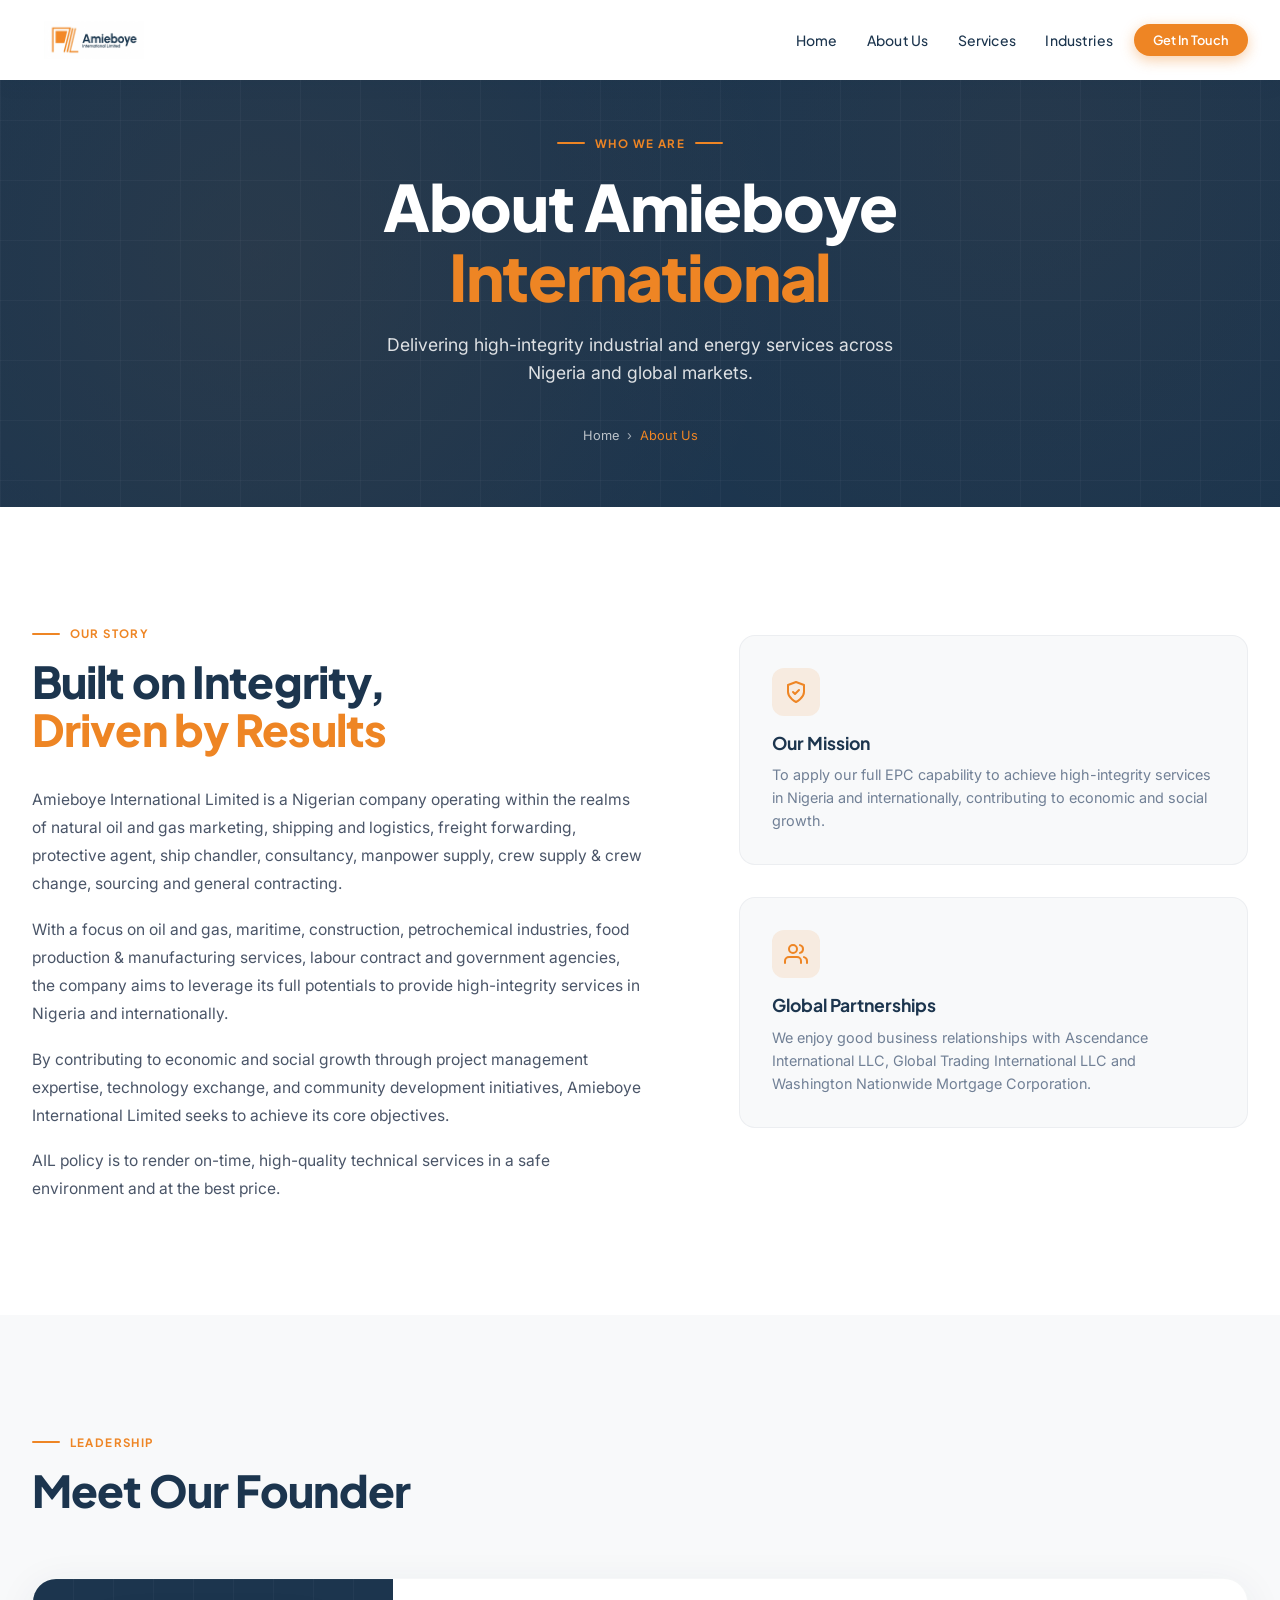
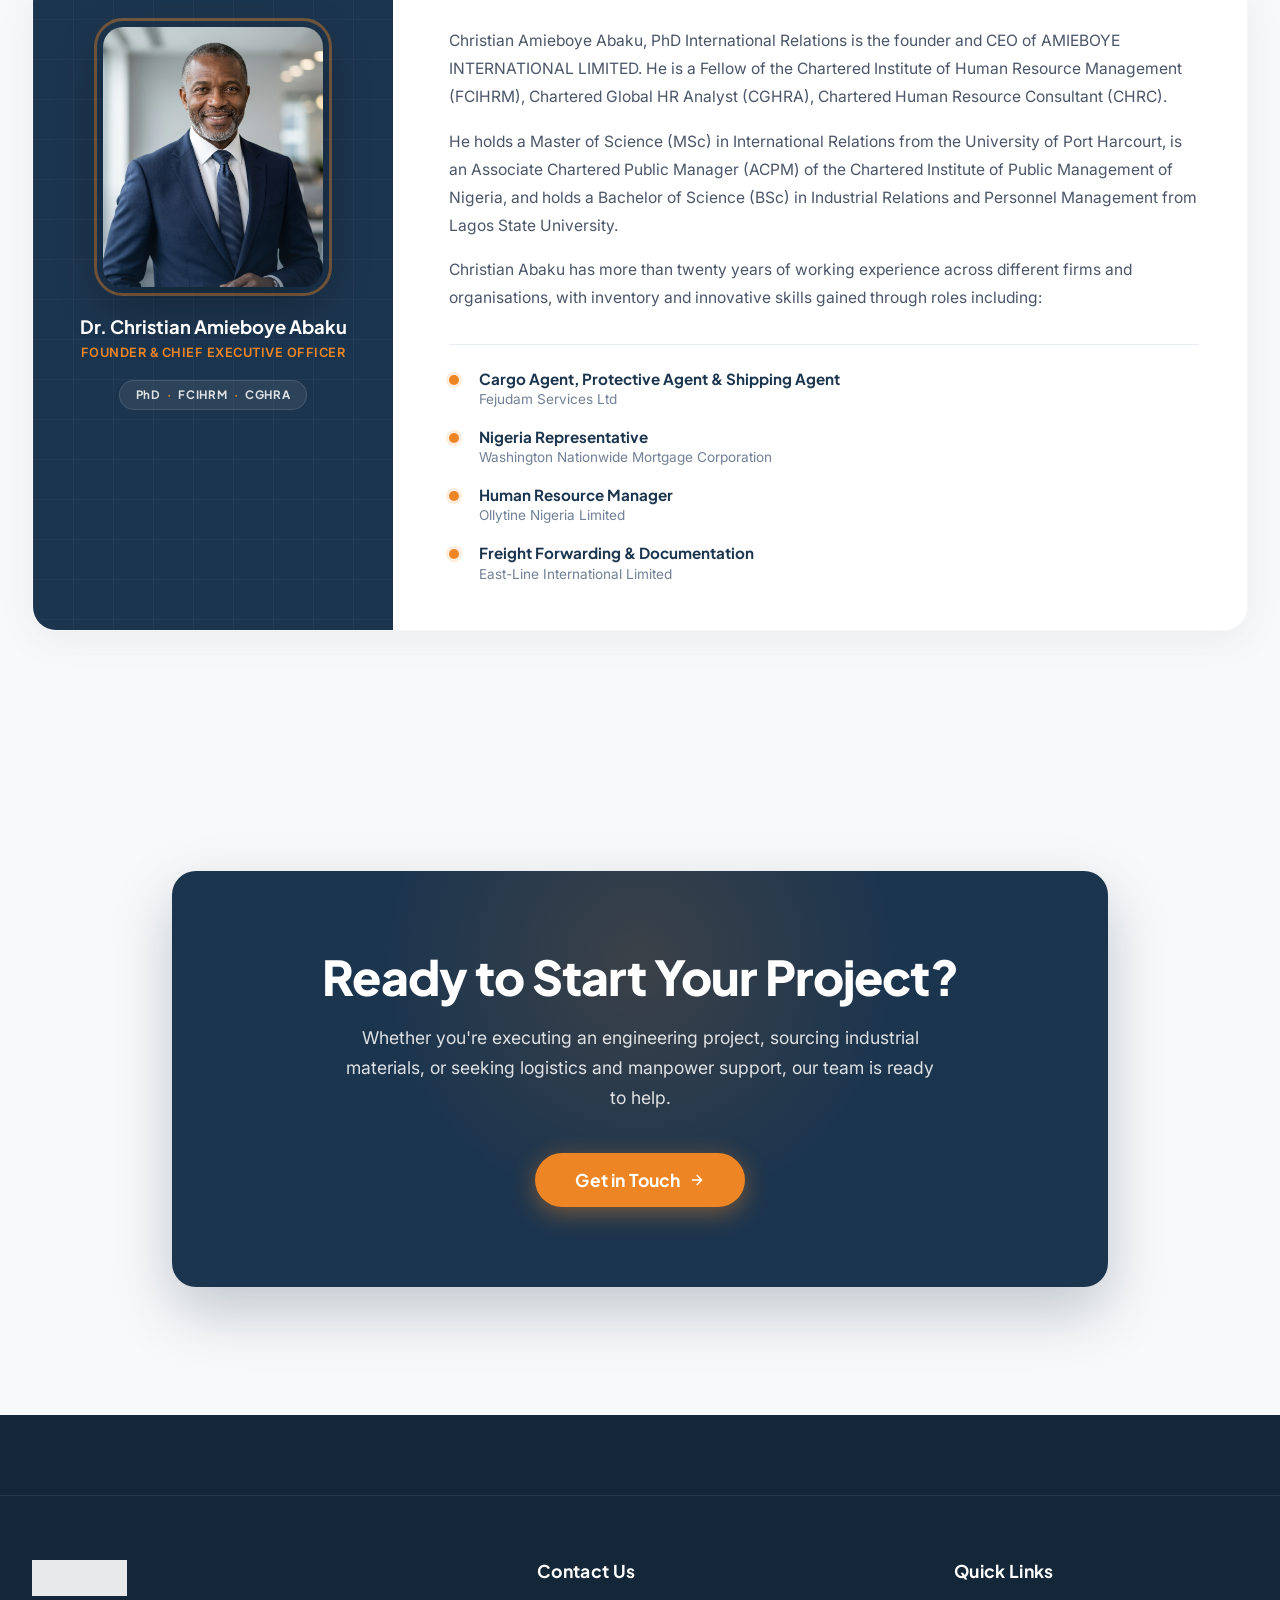
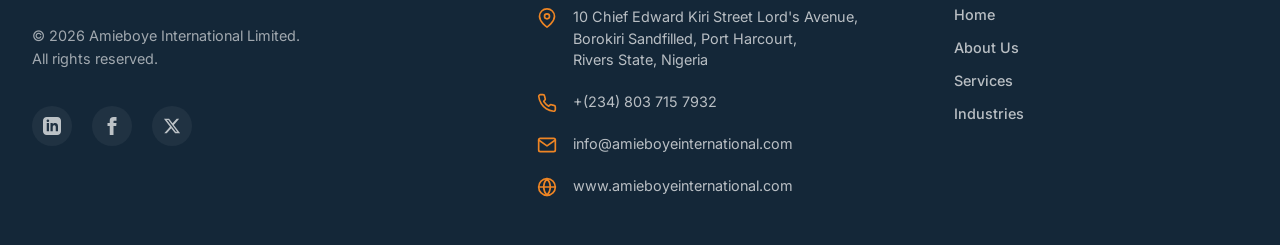
==== about.html @ e34bfa2c "Initial commit for Amieboye International website" ====
<!DOCTYPE html>
<html lang="en">
<head>
  <meta charset="UTF-8" />
  <meta name="viewport" content="width=device-width, initial-scale=1.0" />
  <meta name="description" content="About Amieboye International Limited — Learn about our leadership, company history, and mission in Energy, Maritime & Industrial Services." />
  <title>About Us | Amieboye International Limited</title>
  <link rel="preconnect" href="https://fonts.googleapis.com" />
  <link rel="preconnect" href="https://fonts.gstatic.com" crossorigin />
  <link href="https://fonts.googleapis.com/css2?family=Plus+Jakarta+Sans:wght@300;400;500;600;700;800&family=Inter:wght@300;400;500;600&display=swap" rel="stylesheet" />
  <link rel="stylesheet" href="style.css" />
  <link rel="stylesheet" href="about.css" />
</head>
<body class="about-page">

  <!-- ═══════════════════════════════════════════════
       NAVIGATION (shared)
  ═══════════════════════════════════════════════ -->
  <header class="nav-header nav-scrolled" id="nav-header">
    <nav class="nav-container" role="navigation" aria-label="Main navigation">

      <!-- Logo -->
      <a href="index.html" class="nav-logo" id="nav-logo" aria-label="Amieboye International Home">
        <img src="Assets/logo.png" alt="Amieboye International Limited Logo" class="logo-img" />
      </a>

      <!-- Right-aligned nav group -->
      <div class="nav-right">
        <ul class="nav-links" id="nav-links" role="menubar">
          <li role="none"><a href="index.html"             class="nav-link"        id="nav-home"       role="menuitem">Home</a></li>
          <li role="none"><a href="about.html"             class="nav-link active" id="nav-about"      role="menuitem">About Us</a></li>
          <li role="none"><a href="index.html#services"    class="nav-link"        id="nav-services"   role="menuitem">Services</a></li>
          <li role="none"><a href="index.html#industries"  class="nav-link"        id="nav-industries" role="menuitem">Industries</a></li>
        </ul>
        <a href="contact.html" class="nav-cta-btn" id="nav-cta-btn">Get In Touch</a>
      </div>

      <!-- Mobile Hamburger -->
      <button class="hamburger" id="hamburger-btn" aria-label="Toggle mobile menu" aria-expanded="false" aria-controls="mobile-menu">
        <span class="bar"></span>
        <span class="bar"></span>
        <span class="bar"></span>
      </button>
    </nav>

    <!-- Mobile Menu -->
    <div class="mobile-menu" id="mobile-menu" role="dialog" aria-label="Mobile navigation" aria-hidden="true">
      <ul class="mobile-nav-links" role="menu">
        <li role="none"><a href="index.html"            class="mobile-nav-link" id="mob-home"       role="menuitem" tabindex="-1">Home</a></li>
        <li role="none"><a href="about.html"            class="mobile-nav-link" id="mob-about"      role="menuitem" tabindex="-1">About Us</a></li>
        <li role="none"><a href="index.html#services"   class="mobile-nav-link" id="mob-services"   role="menuitem" tabindex="-1">Services</a></li>
        <li role="none"><a href="index.html#industries" class="mobile-nav-link" id="mob-industries" role="menuitem" tabindex="-1">Industries</a></li>
        <li role="none"><a href="contact.html"              class="mobile-cta-btn"  id="mob-cta"        role="menuitem" tabindex="-1">Get In Touch</a></li>
      </ul>
    </div>
  </header>

  <!-- ═══════════════════════════════════════════════
       PAGE HERO BANNER
  ═══════════════════════════════════════════════ -->
  <section class="page-hero" aria-labelledby="page-hero-heading">
    <div class="page-hero-overlay" aria-hidden="true"></div>
    <div class="page-hero-content">
      <div class="section-eyebrow about-page-eyebrow">
        <span class="eyebrow-line"></span>
        Who We Are
        <span class="eyebrow-line"></span>
      </div>
      <h1 class="page-hero-heading" id="page-hero-heading">About Amieboye<br /><span class="page-hero-accent">International</span></h1>
      <p class="page-hero-sub">Delivering high-integrity industrial and energy services across Nigeria and global markets.</p>
    </div>
    <!-- Breadcrumb -->
    <nav class="breadcrumb" aria-label="Breadcrumb">
      <a href="index.html">Home</a>
      <span aria-hidden="true">›</span>
      <span aria-current="page">About Us</span>
    </nav>
  </section>

  <!-- ═══════════════════════════════════════════════
       COMPANY OVERVIEW
  ═══════════════════════════════════════════════ -->
  <section class="company-overview" aria-labelledby="overview-heading">
    <div class="overview-container">

      <div class="overview-text animate-on-scroll anim-fade-up">
        <div class="section-eyebrow">
          <span class="eyebrow-line"></span>
          Our Story
        </div>
        <h2 class="overview-heading" id="overview-heading">Built on Integrity,<br /><span class="overview-accent">Driven by Results</span></h2>
        <div class="overview-body">
          <p>
            Amieboye International Limited is a Nigerian company operating within the realms of natural oil and gas marketing, shipping and logistics, freight forwarding, protective agent, ship chandler, consultancy, manpower supply, crew supply &amp; crew change, sourcing and general contracting.
          </p>
          <p>
            With a focus on oil and gas, maritime, construction, petrochemical industries, food production &amp; manufacturing services, labour contract and government agencies, the company aims to leverage its full potentials to provide high-integrity services in Nigeria and internationally.
          </p>
          <p>
            By contributing to economic and social growth through project management expertise, technology exchange, and community development initiatives, Amieboye International Limited seeks to achieve its core objectives.
          </p>
          <p>
            AIL policy is to render on-time, high-quality technical services in a safe environment and at the best price.
          </p>
        </div>
      </div>

      <!-- Mission & Partners callout cards -->
      <div class="overview-cards animate-on-scroll anim-fade-left">
        <div class="overview-card" id="overview-mission">
          <div class="overview-card-icon">
            <svg viewBox="0 0 24 24" fill="none" aria-hidden="true">
              <path d="M12 22s8-4 8-10V5l-8-3-8 3v7c0 6 8 10 8 10z" stroke="currentColor" stroke-width="2" stroke-linejoin="round"/>
              <path d="M9 12l2 2 4-4" stroke="currentColor" stroke-width="2" stroke-linecap="round" stroke-linejoin="round"/>
            </svg>
          </div>
          <h3>Our Mission</h3>
          <p>To apply our full EPC capability to achieve high-integrity services in Nigeria and internationally, contributing to economic and social growth.</p>
        </div>
        <div class="overview-card" id="overview-partnerships">
          <div class="overview-card-icon">
            <svg viewBox="0 0 24 24" fill="none" aria-hidden="true">
              <path d="M17 21v-2a4 4 0 00-4-4H5a4 4 0 00-4 4v2M9 11a4 4 0 100-8 4 4 0 000 8zM23 21v-2a4 4 0 00-3-3.87M16 3.13a4 4 0 010 7.75" stroke="currentColor" stroke-width="2" stroke-linecap="round" stroke-linejoin="round"/>
            </svg>
          </div>
          <h3>Global Partnerships</h3>
          <p>We enjoy good business relationships with Ascendance International LLC, Global Trading International LLC and Washington Nationwide Mortgage Corporation.</p>
        </div>
      </div>

    </div>
  </section>

  <!-- ═══════════════════════════════════════════════
       LEADERSHIP SECTION
  ═══════════════════════════════════════════════ -->
  <section class="leadership" id="leadership" aria-labelledby="leadership-heading">
    <div class="leadership-container">

      <!-- Section Header -->
      <div class="leadership-header animate-on-scroll anim-fade-up">
        <div class="section-eyebrow">
          <span class="eyebrow-line"></span>
          Leadership
        </div>
        <h2 class="leadership-heading" id="leadership-heading">Meet Our Founder</h2>
      </div>

      <!-- Leader Profile Card -->
      <div class="leader-card animate-on-scroll anim-fade-up">

        <!-- Left: Portrait -->
        <div class="leader-portrait-wrap">
          <div class="leader-portrait-frame">
            <img
              src="Assets/founder_portrait.png"
              alt="Dr. Christian Amieboye Abaku — Founder & CEO of Amieboye International Limited"
              class="leader-portrait-img"
              loading="lazy"
            />
            <div class="leader-portrait-overlay" aria-hidden="true"></div>
          </div>
          <!-- Name plate under portrait -->
          <div class="leader-nameplate">
            <span class="leader-name">Dr. Christian Amieboye Abaku</span>
            <span class="leader-title">Founder &amp; Chief Executive Officer</span>
          </div>
          <!-- Credentials badge -->
          <div class="leader-credentials-badge">
            <span>PhD</span>
            <span class="badge-sep">·</span>
            <span>FCIHRM</span>
            <span class="badge-sep">·</span>
            <span>CGHRA</span>
          </div>
        </div>

        <!-- Right: Bio Content -->
        <div class="leader-bio">
          <div class="leader-bio-body">
            <p>
              Christian Amieboye Abaku, PhD International Relations is the founder and CEO of AMIEBOYE INTERNATIONAL LIMITED. He is a Fellow of the Chartered Institute of Human Resource Management (FCIHRM), Chartered Global HR Analyst (CGHRA), Chartered Human Resource Consultant (CHRC).
            </p>
            <p>
              He holds a Master of Science (MSc) in International Relations from the University of Port Harcourt, is an Associate Chartered Public Manager (ACPM) of the Chartered Institute of Public Management of Nigeria, and holds a Bachelor of Science (BSc) in Industrial Relations and Personnel Management from Lagos State University.
            </p>
            <p>
              Christian Abaku has more than twenty years of working experience across different firms and organisations, with inventory and innovative skills gained through roles including:
            </p>
          </div>

          <!-- Experience timeline -->
          <ul class="leader-experience">
            <li class="exp-item">
              <span class="exp-dot"></span>
              <div>
                <strong>Cargo Agent, Protective Agent &amp; Shipping Agent</strong>
                <span>Fejudam Services Ltd</span>
              </div>
            </li>
            <li class="exp-item">
              <span class="exp-dot"></span>
              <div>
                <strong>Nigeria Representative</strong>
                <span>Washington Nationwide Mortgage Corporation</span>
              </div>
            </li>
            <li class="exp-item">
              <span class="exp-dot"></span>
              <div>
                <strong>Human Resource Manager</strong>
                <span>Ollytine Nigeria Limited</span>
              </div>
            </li>
            <li class="exp-item">
              <span class="exp-dot"></span>
              <div>
                <strong>Freight Forwarding &amp; Documentation</strong>
                <span>East-Line International Limited</span>
              </div>
            </li>
          </ul>
        </div>

      </div>
    </div>
  </section>

  <!-- ═══════════════════════════════════════════════
       CONTACT CTA SECTION
  ═══════════════════════════════════════════════ -->
  <section class="contact" id="contact" aria-labelledby="contact-heading">
    <div class="contact-container animate-on-scroll anim-fade-up">
      <div class="contact-box">
        <div class="contact-glow" aria-hidden="true"></div>
        <h2 class="contact-heading" id="contact-heading">Ready to Start Your Project?</h2>
        <p class="contact-desc">
          Whether you're executing an engineering project, sourcing industrial materials,
          or seeking logistics and manpower support, our team is ready to help.
        </p>
        <a href="contact.html" class="btn-primary contact-btn">
          Get in Touch
          <svg viewBox="0 0 24 24" fill="none" class="btn-icon" aria-hidden="true">
            <path d="M5 12h14M12 5l7 7-7 7" stroke="currentColor" stroke-width="2" stroke-linecap="round" stroke-linejoin="round"/>
          </svg>
        </a>
      </div>
    </div>
  </section>

  <!-- ═══════════════════════════════════════════════
       FOOTER (shared)
  ═══════════════════════════════════════════════ -->
  <footer class="footer">
    <div class="footer-container">

      <!-- Column 1: Brand -->
      <div class="footer-col brand-col">
        <img src="Assets/logo.png" alt="Amieboye International Logo" class="footer-logo">
        <p class="footer-copyright">&copy; 2026 Amieboye International Limited.<br>All rights reserved.</p>
        <div class="footer-socials">
          <a href="#" aria-label="LinkedIn"><svg viewBox="0 0 24 24" fill="currentColor"><path d="M19 0h-14c-2.761 0-5 2.239-5 5v14c0 2.761 2.239 5 5 5h14c2.762 0 5-2.239 5-5v-14c0-2.761-2.238-5-5-5zm-11 19h-3v-11h3v11zm-1.5-12.268c-.966 0-1.75-.79-1.75-1.764s.784-1.764 1.75-1.764 1.75.79 1.75 1.764-.783 1.764-1.75 1.764zm13.5 12.268h-3v-5.604c0-3.368-4-3.113-4 0v5.604h-3v-11h3v1.765c1.396-2.586 7-2.777 7 2.476v6.759z"/></svg></a>
          <a href="#" aria-label="Facebook"><svg viewBox="0 0 24 24" fill="currentColor"><path d="M9 8h-3v4h3v12h5v-12h3.642l.358-4h-4v-1.667c0-.955.192-1.333 1.115-1.333h2.885v-5h-3.808c-3.596 0-5.192 1.583-5.192 4.615v3.385z"/></svg></a>
          <a href="#" aria-label="X (Twitter)"><svg viewBox="0 0 24 24" fill="currentColor"><path d="M18.244 2.25h3.308l-7.227 8.26 8.502 11.24H16.17l-5.214-6.817L4.99 21.75H1.68l7.73-8.835L1.254 2.25H8.08l4.713 6.231zm-1.161 17.52h1.833L7.084 4.126H5.117z"/></svg></a>
        </div>
      </div>

      <!-- Column 2: Contact Info -->
      <div class="footer-col contact-col">
        <h4 class="footer-heading">Contact Us</h4>
        <ul class="footer-contact-list">
          <li>
            <svg viewBox="0 0 24 24" fill="none" stroke="currentColor" stroke-width="2" stroke-linecap="round" stroke-linejoin="round"><path d="M21 10c0 7-9 13-9 13s-9-6-9-13a9 9 0 0118 0z"/><circle cx="12" cy="10" r="3"/></svg>
            <span>10 Chief Edward Kiri Street Lord's Avenue,<br>Borokiri Sandfilled, Port Harcourt,<br>Rivers State, Nigeria</span>
          </li>
          <li>
            <svg viewBox="0 0 24 24" fill="none" stroke="currentColor" stroke-width="2" stroke-linecap="round" stroke-linejoin="round"><path d="M22 16.92v3a2 2 0 01-2.18 2 19.79 19.79 0 01-8.63-3.07 19.5 19.5 0 01-6-6 19.79 19.79 0 01-3.07-8.67A2 2 0 014.11 2h3a2 2 0 012 1.72 12.84 12.84 0 00.7 2.81 2 2 0 01-.45 2.11L8.09 9.91a16 16 0 006 6l1.27-1.27a2 2 0 012.11-.45 12.84 12.84 0 002.81.7A2 2 0 0122 16.92z"/></svg>
            <a href="tel:+2348037157932">+(234) 803 715 7932</a>
          </li>
          <li>
            <svg viewBox="0 0 24 24" fill="none" stroke="currentColor" stroke-width="2" stroke-linecap="round" stroke-linejoin="round"><path d="M4 4h16c1.1 0 2 .9 2 2v12c0 1.1-.9 2-2 2H4c-1.1 0-2-.9-2-2V6c0-1.1.9-2 2-2z"/><path d="M22 6l-10 7L2 6"/></svg>
            <a href="mailto:info@amieboyeinternational.com">info@amieboyeinternational.com</a>
          </li>
          <li>
            <svg viewBox="0 0 24 24" fill="none" stroke="currentColor" stroke-width="2" stroke-linecap="round" stroke-linejoin="round"><circle cx="12" cy="12" r="10"/><path d="M2 12h20M12 2a15.3 15.3 0 014 10 15.3 15.3 0 01-4 10 15.3 15.3 0 01-4-10 15.3 15.3 0 014-10z"/></svg>
            <a href="https://www.amieboyeinternational.com" target="_blank" rel="noopener">www.amieboyeinternational.com</a>
          </li>
        </ul>
      </div>

      <!-- Column 3: Quick Links -->
      <div class="footer-col links-col">
        <h4 class="footer-heading">Quick Links</h4>
        <div class="footer-links">
          <a href="index.html">Home</a>
          <a href="about.html">About Us</a>
          <a href="index.html#services">Services</a>
          <a href="index.html#industries">Industries</a>
        </div>
      </div>

    </div>
  </footer>

  <script src="script.js"></script>
</body>
</html>
---- style.css ----
/* ═══════════════════════════════════════════════════════════════
   AMIEBOYE INTERNATIONAL — HOMEPAGE STYLES
   Design Tokens | Navigation | Hero Section
═══════════════════════════════════════════════════════════════ */

/* ─── DESIGN TOKENS ─────────────────────────────────────────── */
:root {
  /* Brand Colors — exact logo palette */
  --color-primary:       #EE8524;   /* Logo orange */
  --color-primary-light: #F59B4A;
  --color-primary-dark:  #D4741A;
  --color-primary-glow:  rgba(238, 133, 36, 0.25);

  --color-navy:          #1C354E;   /* Logo navy */
  --color-navy-mid:      #24456A;
  --color-navy-light:    #2E567F;

  /* Neutrals */
  --color-white:         #FFFFFF;
  --color-off-white:     #F8F9FA;
  --color-text-light:    rgba(255,255,255,0.88);
  --color-text-muted:    rgba(255,255,255,0.55);

  /* Typography */
  --font-primary:  'Plus Jakarta Sans', sans-serif;
  --font-body:     'Inter', sans-serif;

  /* Spacing */
  --nav-height:    80px;
  --nav-height-sm: 68px;

  /* Transitions */
  --ease-smooth: cubic-bezier(0.4, 0, 0.2, 1);
  --ease-bounce: cubic-bezier(0.34, 1.56, 0.64, 1);

  /* Shadows */
  --shadow-glow-orange: 0 0 40px rgba(238,133,36,0.35);
  --shadow-card:        0 8px 32px rgba(0,0,0,0.18);
}

/* ─── RESET & BASE ───────────────────────────────────────────── */
*, *::before, *::after {
  box-sizing: border-box;
  margin: 0;
  padding: 0;
}

html {
  scroll-behavior: smooth;
  font-size: 16px;
}

body {
  font-family: var(--font-body);
  background: var(--color-off-white);
  color: var(--color-navy);
  overflow-x: hidden;
  -webkit-font-smoothing: antialiased;
}

img {
  max-width: 100%;
  display: block;
}

a {
  text-decoration: none;
  color: inherit;
}

ul {
  list-style: none;
}


/* ═══════════════════════════════════════════════════════════════
   NAVIGATION
═══════════════════════════════════════════════════════════════ */

.nav-header {
  position: fixed;
  top: 0;
  left: 0;
  right: 0;
  z-index: 1000;
  height: var(--nav-height);
  transition: background 0.35s var(--ease-smooth),
              box-shadow  0.35s var(--ease-smooth),
              height      0.35s var(--ease-smooth);
}

/* Transparent state (at top of page — over dark hero) */
.nav-header.nav-transparent {
  background: linear-gradient(to bottom, rgba(0,0,0,0.45) 0%, transparent 100%);
}

/* Scrolled — clean white background */
.nav-header.nav-scrolled {
  background: rgba(255, 255, 255, 0.97);
  backdrop-filter: blur(20px);
  -webkit-backdrop-filter: blur(20px);
  box-shadow: 0 2px 24px rgba(28, 53, 78, 0.1);
  height: var(--nav-height-sm);
}

.nav-container {
  max-width: 1280px;
  width: 100%;
  margin: 0 auto;
  height: 100%;
  padding: 0 2rem;
  display: flex;
  align-items: center;
  justify-content: space-between;
  gap: 1.5rem;
}

/* Right group: nav links + CTA pushed to the right */
.nav-right {
  display: flex;
  align-items: center;
  gap: 0.5rem;
  margin-left: auto;
}

/* Logo */
.nav-logo {
  flex-shrink: 0;
  display: flex;
  align-items: center;
  /* White pill behind logo — makes logo readable on any nav background */
  background: rgba(255, 255, 255, 0.95);
  padding: 5px 12px;
  border-radius: 8px;
  transition: transform 0.3s var(--ease-smooth),
              box-shadow 0.3s var(--ease-smooth);
}

.logo-img {
  height: 38px;
  width: auto;
  object-fit: contain;
  display: block;
  /* No filter — show original logo colors (orange + navy) */
  filter: none;
}

/* Scrolled nav — white bg already, logo pill blends seamlessly */
.nav-scrolled .nav-logo {
  background: transparent;
  padding: 0;
}

.nav-logo:hover {
  transform: scale(1.03);
}

/* Nav Links */
.nav-links {
  display: flex;
  align-items: center;
  gap: 0.25rem;
}

/* Transparent nav — white links over dark hero */
.nav-transparent .nav-link {
  color: rgba(255,255,255,0.85);
}

/* Scrolled nav — navy links on white background */
.nav-scrolled .nav-link {
  color: var(--color-navy);
}

.nav-link {
  font-family: var(--font-primary);
  font-size: 0.875rem;
  font-weight: 500;
  padding: 0.5rem 0.8rem;
  border-radius: 8px;
  position: relative;
  transition: color 0.25s var(--ease-smooth);
  letter-spacing: 0.01em;
}

.nav-link::after {
  content: '';
  position: absolute;
  bottom: 4px;
  left: 50%;
  transform: translateX(-50%) scaleX(0);
  width: 18px;
  height: 2px;
  background: var(--color-primary);
  border-radius: 2px;
  transition: transform 0.28s var(--ease-bounce);
}

.nav-transparent .nav-link:hover,
.nav-transparent .nav-link.active {
  color: var(--color-white);
}

.nav-scrolled .nav-link:hover,
.nav-scrolled .nav-link.active {
  color: var(--color-primary);
}

.nav-link:hover::after,
.nav-link.active::after {
  transform: translateX(-50%) scaleX(1);
}

/* Nav CTA Button */
.nav-cta-btn {
  font-family: var(--font-primary);
  font-size: 0.8rem;
  font-weight: 600;
  color: var(--color-white);
  background: var(--color-primary);
  padding: 0.5rem 1.2rem;
  border-radius: 50px;
  white-space: nowrap;
  flex-shrink: 0;
  transition: background 0.25s, transform 0.2s var(--ease-bounce), box-shadow 0.25s;
  box-shadow: 0 4px 14px rgba(238,133,36,0.4);
}

.nav-cta-btn:hover {
  background: var(--color-primary-dark);
  transform: translateY(-2px);
  box-shadow: 0 8px 22px rgba(238,133,36,0.5);
}

/* Hamburger */
.hamburger {
  display: none;
  flex-direction: column;
  gap: 5px;
  cursor: pointer;
  background: none;
  border: none;
  padding: 6px;
  border-radius: 6px;
  transition: background 0.2s;
  flex-shrink: 0;
}

.nav-transparent .hamburger:hover {
  background: rgba(255,255,255,0.1);
}

.nav-scrolled .hamburger:hover {
  background: rgba(28,53,78,0.08);
}

/* Hamburger bar color adapts to nav state */
.nav-transparent .bar {
  background: var(--color-white);
}

.nav-scrolled .bar {
  background: var(--color-navy);
}

.bar {
  display: block;
  width: 24px;
  height: 2px;
  border-radius: 2px;
  transition: transform 0.35s var(--ease-smooth), opacity 0.25s, background 0.3s;
}

/* Hamburger → X animation */
.hamburger.open .bar:nth-child(1) {
  transform: translateY(7px) rotate(45deg);
}

.hamburger.open .bar:nth-child(2) {
  opacity: 0;
  transform: scaleX(0);
}

.hamburger.open .bar:nth-child(3) {
  transform: translateY(-7px) rotate(-45deg);
}

/* Mobile Menu */
.mobile-menu {
  display: none;
  position: absolute;
  top: 100%;
  left: 0;
  right: 0;
  background: rgba(10, 21, 50, 0.98);
  backdrop-filter: blur(24px);
  -webkit-backdrop-filter: blur(24px);
  border-top: 1px solid rgba(255,255,255,0.08);
  padding: 1.25rem 2rem 2rem;
  transform: translateY(-10px);
  opacity: 0;
  pointer-events: none;
  transition: transform 0.35s var(--ease-smooth), opacity 0.3s;
}

.mobile-menu.open {
  transform: translateY(0);
  opacity: 1;
  pointer-events: all;
}

.mobile-nav-links {
  display: flex;
  flex-direction: column;
  gap: 0.25rem;
}

.mobile-nav-link {
  font-family: var(--font-primary);
  font-size: 1rem;
  font-weight: 500;
  color: rgba(255,255,255,0.8);
  padding: 0.85rem 1rem;
  border-radius: 10px;
  display: block;
  transition: background 0.2s, color 0.2s;
}

.mobile-nav-link:hover {
  background: rgba(249,115,22,0.12);
  color: var(--color-white);
}

.mobile-cta-btn {
  display: block;
  margin-top: 1rem;
  font-family: var(--font-primary);
  font-size: 1rem;
  font-weight: 600;
  color: var(--color-white);
  background: var(--color-primary);
  text-align: center;
  padding: 0.9rem;
  border-radius: 50px;
  transition: background 0.25s, transform 0.2s;
  box-shadow: 0 4px 20px rgba(249,115,22,0.4);
}

.mobile-cta-btn:hover {
  background: var(--color-primary-dark);
  transform: translateY(-1px);
}


/* ═══════════════════════════════════════════════════════════════
   HERO SECTION
═══════════════════════════════════════════════════════════════ */

.hero {
  position: relative;
  min-height: 100svh;
  min-height: 100vh;
  display: flex;
  align-items: center;
  overflow: hidden;
  padding-top: var(--nav-height);
}

/* ─── Background Layers ─────────────────────────────────────── */
.hero-bg {
  position: absolute;
  inset: 0;
  z-index: 0;
}

.hero-bg-img {
  width: 100%;
  height: 100%;
  object-fit: cover;
  object-position: center 40%;
  transform: scale(1.04);
  animation: heroZoom 18s ease-in-out infinite alternate;
}

@keyframes heroZoom {
  from { transform: scale(1.04); }
  to   { transform: scale(1.12); }
}

/* Gradient overlay — dark navy to transparent */
.hero-overlay {
  position: absolute;
  inset: 0;
  background: linear-gradient(
    105deg,
    rgba(7, 16, 40, 0.92) 0%,
    rgba(7, 16, 40, 0.78) 45%,
    rgba(7, 16, 40, 0.40) 100%
  );
}

/* Extra bottom gradient for smooth section transition */
.hero-gradient-overlay {
  position: absolute;
  inset: 0;
  background:
    linear-gradient(to top, rgba(7,16,40,0.5) 0%, transparent 30%),
    linear-gradient(to right, rgba(249,115,22,0.06) 0%, transparent 60%);
}

/* ─── Particles ─────────────────────────────────────────────── */
.hero-particles {
  position: absolute;
  inset: 0;
  z-index: 1;
  pointer-events: none;
}

.particle {
  position: absolute;
  border-radius: 50%;
  background: var(--color-primary);
  opacity: 0;
  animation: particleDrift linear infinite;
}

.p1 { width: 5px;  height: 5px;  top: 20%;  left: 15%;  animation-duration: 12s; animation-delay: 0s; }
.p2 { width: 3px;  height: 3px;  top: 60%;  left: 75%;  animation-duration: 16s; animation-delay: 2s; }
.p3 { width: 6px;  height: 6px;  top: 35%;  left: 55%;  animation-duration: 10s; animation-delay: 4s; }
.p4 { width: 4px;  height: 4px;  top: 75%;  left: 30%;  animation-duration: 14s; animation-delay: 1s; }
.p5 { width: 3px;  height: 3px;  top: 50%;  left: 85%;  animation-duration: 18s; animation-delay: 3s; }

@keyframes particleDrift {
  0%   { transform: translateY(0)   scale(0); opacity: 0; }
  10%  { opacity: 0.6; }
  80%  { opacity: 0.3; }
  100% { transform: translateY(-120px) scale(1.4); opacity: 0; }
}

/* ─── Hero Content ──────────────────────────────────────────── */
.hero-content {
  position: relative;
  z-index: 2;
  max-width: 1280px;
  width: 100%;
  margin: 0 auto;
  padding: 4rem 2rem 6rem;
  display: flex;
  flex-direction: column;
  align-items: flex-start;
  gap: 0; /* gaps controlled individually */
}

/* Eyebrow */
.hero-eyebrow {
  display: inline-flex;
  align-items: center;
  gap: 0.5rem;
  font-family: var(--font-primary);
  font-size: 0.75rem;
  font-weight: 600;
  letter-spacing: 0.1em;
  text-transform: uppercase;
  color: var(--color-primary);
  margin-bottom: 1.25rem;
  opacity: 0;
  animation: fadeSlideUp 0.7s var(--ease-smooth) 0.2s forwards;
}

.eyebrow-dot {
  width: 6px;
  height: 6px;
  border-radius: 50%;
  background: var(--color-primary);
  flex-shrink: 0;
  box-shadow: 0 0 8px var(--color-primary);
  animation: pulseDot 2s ease-in-out infinite;
}

@keyframes pulseDot {
  0%, 100% { box-shadow: 0 0 6px var(--color-primary); }
  50%       { box-shadow: 0 0 14px var(--color-primary), 0 0 30px rgba(249,115,22,0.3); }
}

/* Headline */
.hero-headline {
  font-family: var(--font-primary);
  font-size: clamp(2.4rem, 5.5vw, 4.25rem);
  font-weight: 800;
  line-height: 1.1;
  color: var(--color-white);
  letter-spacing: -0.02em;
  margin-bottom: 1.5rem;
  max-width: 820px;
  opacity: 0;
  animation: fadeSlideUp 0.7s var(--ease-smooth) 0.4s forwards;
}

.headline-accent {
  color: var(--color-primary);
  position: relative;
}

/* Subheading */
.hero-subheading {
  font-family: var(--font-body);
  font-size: clamp(0.95rem, 1.6vw, 1.125rem);
  font-weight: 400;
  line-height: 1.75;
  color: var(--color-text-light);
  max-width: 580px;
  margin-bottom: 2.5rem;
  opacity: 0;
  animation: fadeSlideUp 0.7s var(--ease-smooth) 0.6s forwards;
}

/* CTA Group */
.hero-cta-group {
  display: flex;
  flex-wrap: wrap;
  align-items: center;
  gap: 1rem;
  margin-bottom: 3.5rem;
  opacity: 0;
  animation: fadeSlideUp 0.7s var(--ease-smooth) 0.8s forwards;
}

/* Primary Button — Contact Us */
.btn-primary {
  display: inline-flex;
  align-items: center;
  gap: 0.5rem;
  font-family: var(--font-primary);
  font-size: 0.875rem;
  font-weight: 700;
  color: var(--color-white);
  background: var(--color-primary);
  padding: 0.7rem 1.6rem;
  border-radius: 50px;
  letter-spacing: 0.01em;
  box-shadow: 0 6px 24px rgba(238,133,36,0.45);
  transition: background 0.25s, transform 0.25s var(--ease-bounce), box-shadow 0.25s;
  position: relative;
  overflow: hidden;
}

.btn-primary::before {
  content: '';
  position: absolute;
  inset: 0;
  background: linear-gradient(135deg, rgba(255,255,255,0.15), transparent);
  opacity: 0;
  transition: opacity 0.25s;
}

.btn-primary:hover::before { opacity: 1; }
.btn-primary:hover {
  background: var(--color-primary-dark);
  transform: translateY(-3px);
  box-shadow: 0 12px 36px rgba(238,133,36,0.55);
}

.btn-icon {
  width: 16px;
  height: 16px;
  transition: transform 0.25s var(--ease-bounce);
  flex-shrink: 0;
}

.btn-primary:hover .btn-icon {
  transform: translateX(4px);
}

/* ─── Trust Bar ─────────────────────────────────────────────── */
.hero-trust-bar {
  display: flex;
  align-items: center;
  gap: 2rem;
  padding: 1.25rem 2rem;
  background: rgba(255,255,255,0.06);
  border: 1px solid rgba(255,255,255,0.12);
  border-radius: 16px;
  backdrop-filter: blur(12px);
  -webkit-backdrop-filter: blur(12px);
  opacity: 0;
  animation: fadeSlideUp 0.7s var(--ease-smooth) 1.0s forwards;
}

.trust-item {
  display: flex;
  flex-direction: column;
  align-items: center;
  text-align: center;
  gap: 0.2rem;
}

.trust-number {
  font-family: var(--font-primary);
  font-size: clamp(1.5rem, 3vw, 2rem);
  font-weight: 800;
  color: var(--color-primary);
  line-height: 1;
  letter-spacing: -0.03em;
}

.trust-plus {
  font-size: 0.8em;
  font-weight: 700;
}

.trust-label {
  font-family: var(--font-body);
  font-size: 0.7rem;
  font-weight: 500;
  color: var(--color-text-muted);
  text-transform: uppercase;
  letter-spacing: 0.08em;
  white-space: nowrap;
}

.trust-divider {
  width: 1px;
  height: 36px;
  background: rgba(255,255,255,0.15);
  flex-shrink: 0;
}

/* ─── Scroll Indicator ──────────────────────────────────────── */
.scroll-indicator {
  position: absolute;
  bottom: 2.5rem;
  left: 50%;
  transform: translateX(-50%);
  z-index: 2;
  display: flex;
  flex-direction: column;
  align-items: center;
  gap: 0.5rem;
  opacity: 0;
  animation: fadeIn 0.7s var(--ease-smooth) 1.5s forwards;
  transition: opacity 0.3s;
}

.scroll-indicator:hover {
  opacity: 0.8;
}

.scroll-mouse {
  width: 24px;
  height: 38px;
  border: 2px solid rgba(255,255,255,0.4);
  border-radius: 12px;
  display: flex;
  justify-content: center;
  padding-top: 6px;
}

.scroll-wheel {
  width: 4px;
  height: 8px;
  background: var(--color-primary);
  border-radius: 2px;
  animation: scrollWheel 1.8s ease-in-out infinite;
}

@keyframes scrollWheel {
  0%   { transform: translateY(0);   opacity: 1; }
  80%  { transform: translateY(10px); opacity: 0; }
  100% { transform: translateY(0);   opacity: 0; }
}

.scroll-text {
  font-family: var(--font-body);
  font-size: 0.65rem;
  font-weight: 500;
  letter-spacing: 0.12em;
  text-transform: uppercase;
  color: rgba(255,255,255,0.45);
}

/* ─── Shared Animations ─────────────────────────────────────── */
@keyframes fadeSlideUp {
  from { opacity: 0; transform: translateY(28px); }
  to   { opacity: 1; transform: translateY(0); }
}

@keyframes fadeIn {
  from { opacity: 0; }
  to   { opacity: 1; }
}


/* ═══════════════════════════════════════════════════════════════
   RESPONSIVE — TABLET (≤ 1024px)
═══════════════════════════════════════════════════════════════ */
@media (max-width: 1024px) {
  .nav-right {
    display: none;
  }

  .hamburger {
    display: flex;
  }

  .mobile-menu {
    display: block;
  }
}


/* ═══════════════════════════════════════════════════════════════
   RESPONSIVE — MOBILE (≤ 640px)
═══════════════════════════════════════════════════════════════ */
@media (max-width: 640px) {
  :root {
    --nav-height:    64px;
    --nav-height-sm: 56px;
  }

  .nav-container {
    padding: 0 1.25rem;
  }

  .logo-img {
    height: 34px;
  }

  .hero-content {
    padding: 3rem 1.25rem 5rem;
  }

  .hero-eyebrow {
    font-size: 0.68rem;
  }

  .hero-subheading {
    max-width: 100%;
  }

  .hero-cta-group {
    flex-direction: column;
    width: 100%;
  }

  .btn-primary {
    width: 100%;
    justify-content: center;
    font-size: 0.9rem;
    padding: 0.75rem 1.6rem;
  }

  .hero-trust-bar {
    gap: 1.25rem;
    padding: 1rem 1.25rem;
    width: 100%;
    justify-content: space-around;
  }

  .trust-label {
    font-size: 0.6rem;
  }

  .scroll-indicator {
    bottom: 1.5rem;
  }
}

/* ═══════════════════════════════════════════════════════════════
   RESPONSIVE — VERY SMALL (≤ 380px)
═══════════════════════════════════════════════════════════════ */
@media (max-width: 380px) {
  .hero-trust-bar {
    gap: 0.75rem;
    padding: 0.85rem 1rem;
  }

  .trust-divider {
    height: 28px;
  }
}


/* ═══════════════════════════════════════════════════════════════
   GLOBAL SCROLL-ANIMATION UTILITIES
   (Used across all sections)
═══════════════════════════════════════════════════════════════ */

.animate-on-scroll {
  opacity: 0;
  transition: opacity 0.75s var(--ease-smooth),
              transform 0.75s var(--ease-smooth);
}

.anim-fade-left  { transform: translateX(-40px); }
.anim-fade-right { transform: translateX(40px);  }
.anim-fade-up    { transform: translateY(40px);  }

.animate-on-scroll.in-view {
  opacity: 1;
  transform: none;
}

/* Stagger children when parent enters view */
.animate-on-scroll.in-view .stagger-child:nth-child(1) { transition-delay: 0.05s; }
.animate-on-scroll.in-view .stagger-child:nth-child(2) { transition-delay: 0.15s; }
.animate-on-scroll.in-view .stagger-child:nth-child(3) { transition-delay: 0.25s; }
.animate-on-scroll.in-view .stagger-child:nth-child(4) { transition-delay: 0.35s; }


/* ═══════════════════════════════════════════════════════════════
   SHARED SECTION EYEBROW
═══════════════════════════════════════════════════════════════ */

.section-eyebrow {
  display: inline-flex;
  align-items: center;
  gap: 0.6rem;
  font-family: var(--font-primary);
  font-size: 0.72rem;
  font-weight: 700;
  letter-spacing: 0.12em;
  text-transform: uppercase;
  color: var(--color-primary);
  margin-bottom: 1rem;
}

.eyebrow-line {
  display: inline-block;
  width: 28px;
  height: 2px;
  background: var(--color-primary);
  border-radius: 2px;
  flex-shrink: 0;
}


/* ═══════════════════════════════════════════════════════════════
   ABOUT SECTION
═══════════════════════════════════════════════════════════════ */

.about {
  background: var(--color-white);
  padding: 6rem 0;
  overflow: hidden;
}

.about-container {
  max-width: 1280px;
  width: 100%;
  margin: 0 auto;
  padding: 0 2rem;
  display: grid;
  grid-template-columns: 1fr 1fr;
  gap: 5rem;
  align-items: center;
}

/* ─── Left: Text ─────────────────────────────── */
.about-heading {
  font-family: var(--font-primary);
  font-size: clamp(2rem, 3.8vw, 3rem);
  font-weight: 800;
  line-height: 1.12;
  color: var(--color-navy);
  letter-spacing: -0.02em;
  margin-bottom: 1.75rem;
}

.about-heading-accent {
  color: var(--color-primary);
}

.about-body {
  display: flex;
  flex-direction: column;
  gap: 1.1rem;
  margin-bottom: 2.5rem;
}

.about-body p {
  font-family: var(--font-body);
  font-size: 0.975rem;
  line-height: 1.8;
  color: #4A5568;
}

.about-body strong {
  color: var(--color-navy);
  font-weight: 600;
}

/* Stats */
.about-stats {
  display: flex;
  align-items: center;
  gap: 2rem;
  padding-top: 2rem;
  border-top: 1px solid #E8EDF2;
}

.about-stat {
  display: flex;
  flex-direction: column;
  gap: 0.25rem;
}

.about-stat-number {
  font-family: var(--font-primary);
  font-size: clamp(1.75rem, 3vw, 2.25rem);
  font-weight: 800;
  color: var(--color-primary);
  line-height: 1;
  letter-spacing: -0.03em;
}

.about-stat-sup {
  font-size: 0.75em;
  font-weight: 700;
}

.about-stat-label {
  font-family: var(--font-body);
  font-size: 0.7rem;
  font-weight: 500;
  color: #718096;
  text-transform: uppercase;
  letter-spacing: 0.08em;
  white-space: nowrap;
}

.about-stat-divider {
  width: 1px;
  height: 40px;
  background: #D1DBE6;
  flex-shrink: 0;
}

/* ─── Right: Image Panel ─────────────────────── */
.about-image-wrap {
  position: relative;
  /* delay slightly more than the text column */
  transition-delay: 0.15s;
}

.about-image-frame {
  position: relative;
  border-radius: 20px;
  overflow: hidden;
  box-shadow: 0 24px 60px rgba(28, 53, 78, 0.2);
  /* Offset border accent */
  outline: 3px solid rgba(238, 133, 36, 0.18);
  outline-offset: 8px;
}

.about-img {
  width: 100%;
  height: 440px;
  object-fit: cover;
  object-position: center;
  display: block;
  transition: transform 0.6s var(--ease-smooth);
}

.about-image-frame:hover .about-img {
  transform: scale(1.04);
}

/* Blue-navy tint overlay on image */
.about-img-overlay {
  position: absolute;
  inset: 0;
  background: linear-gradient(
    135deg,
    rgba(28, 53, 78, 0.35) 0%,
    rgba(28, 53, 78, 0.10) 60%,
    transparent 100%
  );
  pointer-events: none;
}

/* Floating EPC Badge */
.about-badge {
  position: absolute;
  bottom: -1.5rem;
  left: -1.5rem;
  display: flex;
  flex-direction: column;
  align-items: center;
  justify-content: center;
  width: 90px;
  height: 90px;
  background: var(--color-primary);
  border-radius: 14px;
  box-shadow: 0 12px 32px rgba(238, 133, 36, 0.45);
  z-index: 2;
  animation: badgePulse 3s ease-in-out infinite;
}

@keyframes badgePulse {
  0%, 100% { box-shadow: 0 12px 32px rgba(238,133,36,0.45); }
  50%       { box-shadow: 0 16px 44px rgba(238,133,36,0.65); }
}

.about-badge-title {
  font-family: var(--font-primary);
  font-size: 1.3rem;
  font-weight: 800;
  color: var(--color-white);
  line-height: 1;
  letter-spacing: 0.02em;
}

.about-badge-sub {
  font-family: var(--font-body);
  font-size: 0.52rem;
  font-weight: 600;
  color: rgba(255,255,255,0.85);
  letter-spacing: 0.14em;
  text-transform: uppercase;
  margin-top: 3px;
}

/* Decorative ring behind image */
.about-deco-ring {
  position: absolute;
  top: -20px;
  right: -20px;
  width: 120px;
  height: 120px;
  border-radius: 50%;
  border: 2px dashed rgba(238, 133, 36, 0.25);
  animation: spinSlow 20s linear infinite;
  pointer-events: none;
}

@keyframes spinSlow {
  from { transform: rotate(0deg); }
  to   { transform: rotate(360deg); }
}


/* ─── About Responsive ──────────────────────── */
@media (max-width: 1024px) {
  .about-container {
    grid-template-columns: 1fr;
    gap: 3.5rem;
  }

  .about-image-wrap {
    order: -1; /* image above text on tablet */
  }

  .about-img {
    height: 360px;
  }

  .about-badge {
    left: 1rem;
    bottom: -1rem;
  }
}

@media (max-width: 640px) {
  .about {
    padding: 4rem 0;
  }

  .about-container {
    padding: 0 1.25rem;
    gap: 2.5rem;
  }

  .about-img {
    height: 260px;
  }

  .about-stats {
    gap: 1.25rem;
    flex-wrap: wrap;
  }

  .about-badge {
    width: 76px;
    height: 76px;
    border-radius: 10px;
  }

  .about-badge-title {
    font-size: 1.1rem;
  }

  .about-deco-ring {
    width: 80px;
    height: 80px;
    top: -10px;
    right: -10px;
  }
}


/* ═══════════════════════════════════════════════════════════════
   SERVICES SECTION
═══════════════════════════════════════════════════════════════ */

.services {
  background: var(--color-off-white);
  padding: 6rem 0;
  position: relative;
}

.services-container {
  max-width: 1280px;
  width: 100%;
  margin: 0 auto;
  padding: 0 2rem;
}

/* ─── Header ─────────────────────────────────── */
.services-header {
  display: flex;
  flex-direction: column;
  align-items: flex-start;
  margin-bottom: 4rem;
  gap: 1.25rem;
}

.services-header-left {
  max-width: 500px;
}

.services-heading {
  font-family: var(--font-primary);
  font-size: clamp(2rem, 3.8vw, 2.75rem);
  font-weight: 800;
  color: var(--color-navy);
  line-height: 1.1;
  letter-spacing: -0.02em;
}

.services-header-desc {
  max-width: 460px;
  font-family: var(--font-body);
  font-size: 1.05rem;
  line-height: 1.6;
  color: #4A5568;
}

/* ─── Grid ───────────────────────────────────── */
.services-grid {
  display: grid;
  grid-template-columns: repeat(3, 1fr);
  gap: 2rem;
  margin-bottom: 4rem;
}

/* Make 7th card span 2 columns on desktop to fill out row nicely, or just center it */
.services-grid .service-card:nth-child(7) {
  /* Using grid-column to span or we could just let it be. Let's let it naturally flow,
     but it will leave empty space. Alternatively, we can use flex/auto-fit.
     For a strict 3-col grid, the 7th item takes 1 slot. */
}

/* ─── Cards ──────────────────────────────────── */
.service-card {
  background: var(--color-white);
  border-radius: 16px;
  padding: 2.5rem 2rem;
  box-shadow: 0 4px 20px rgba(28, 53, 78, 0.05);
  border: 1px solid rgba(28, 53, 78, 0.04);
  transition: transform 0.3s var(--ease-bounce), box-shadow 0.3s, border-color 0.3s;
  position: relative;
  overflow: hidden;
  display: flex;
  flex-direction: column;
  
  /* Stagger animation delay based on inline style */
  transition-delay: var(--card-delay, 0s);
}

.service-card:hover {
  transform: translateY(-8px);
  box-shadow: 0 16px 40px rgba(28, 53, 78, 0.12);
  border-color: rgba(238, 133, 36, 0.2);
}

/* Top accent line on hover */
.service-card::before {
  content: '';
  position: absolute;
  top: 0;
  left: 0;
  right: 0;
  height: 4px;
  background: var(--color-primary);
  transform: scaleX(0);
  transform-origin: left;
  transition: transform 0.4s var(--ease-bounce);
}

.service-card:hover::before {
  transform: scaleX(1);
}

/* Icon */
.service-icon-wrap {
  width: 56px;
  height: 56px;
  background: var(--color-primary-glow);
  border-radius: 12px;
  display: flex;
  align-items: center;
  justify-content: center;
  margin-bottom: 1.5rem;
  transition: background 0.3s, transform 0.3s var(--ease-bounce);
}

.service-card:hover .service-icon-wrap {
  background: var(--color-primary);
  transform: scale(1.1) rotate(-5deg);
}

.service-icon {
  width: 28px;
  height: 28px;
  color: var(--color-primary-dark);
  transition: color 0.3s;
}

.service-card:hover .service-icon {
  color: var(--color-white);
}

/* Text */
.service-title {
  font-family: var(--font-primary);
  font-size: 1.25rem;
  font-weight: 700;
  color: var(--color-navy);
  margin-bottom: 0.75rem;
  line-height: 1.3;
}

.service-desc {
  font-family: var(--font-body);
  font-size: 0.95rem;
  color: #718096;
  line-height: 1.6;
  flex-grow: 1; /* Pushes footer down */
}

/* Footer / Arrow */
.service-card-footer {
  margin-top: 1.5rem;
  display: flex;
  align-items: center;
  justify-content: flex-end;
  opacity: 0;
  transform: translateX(-10px);
  transition: opacity 0.3s, transform 0.3s var(--ease-bounce);
}

.service-card:hover .service-card-footer {
  opacity: 1;
  transform: translateX(0);
}

.service-arrow {
  width: 32px;
  height: 32px;
  border-radius: 50%;
  background: rgba(238, 133, 36, 0.1);
  display: flex;
  align-items: center;
  justify-content: center;
  color: var(--color-primary);
}

.service-arrow svg {
  width: 16px;
  height: 16px;
}

/* ─── Bottom CTA ─────────────────────────────── */
.services-cta {
  display: flex;
  align-items: center;
  justify-content: flex-start;
  gap: 1.5rem;
  padding-top: 2rem;
  border-top: 1px solid rgba(28, 53, 78, 0.08);
}

.services-cta-text {
  font-family: var(--font-primary);
  font-size: 1.1rem;
  font-weight: 600;
  color: var(--color-navy);
}

/* Outline Button */
.btn-outline {
  display: inline-flex;
  align-items: center;
  gap: 0.5rem;
  font-family: var(--font-primary);
  font-size: 0.875rem;
  font-weight: 700;
  color: var(--color-navy);
  background: transparent;
  border: 2px solid var(--color-navy);
  padding: 0.65rem 1.6rem;
  border-radius: 50px;
  letter-spacing: 0.01em;
  transition: all 0.25s var(--ease-bounce);
}

.btn-outline:hover {
  background: var(--color-navy);
  color: var(--color-white);
  transform: translateY(-2px);
  box-shadow: 0 8px 24px rgba(28, 53, 78, 0.2);
}

.btn-icon-sm {
  width: 16px;
  height: 16px;
  transition: transform 0.25s var(--ease-bounce);
}

.btn-outline:hover .btn-icon-sm {
  transform: translateX(4px);
}

/* ─── Services Responsive ────────────────────── */
@media (max-width: 1024px) {
  .services-header {
    flex-direction: column;
    align-items: flex-start;
    gap: 1.5rem;
  }
  
  .services-grid {
    grid-template-columns: repeat(2, 1fr);
  }
}

@media (max-width: 768px) {
  .services-grid {
    grid-template-columns: 1fr;
  }
  
  .services-cta {
    flex-direction: column;
    align-items: flex-start;
    gap: 1rem;
  }
}

@media (max-width: 640px) {
  .services {
    padding: 4rem 0;
  }
  
  .services-container {
    padding: 0 1.25rem;
  }
  
  .service-card {
    padding: 2rem 1.5rem;
  }
}


/* ═══════════════════════════════════════════════════════════════
   INDUSTRIES SECTION
═══════════════════════════════════════════════════════════════ */

.industries {
  background: var(--color-navy);
  padding: 6rem 0 8rem;
  color: var(--color-white);
}

.industries-container {
  max-width: 1000px; /* slightly narrower for a tighter grid */
  width: 100%;
  margin: 0 auto;
  padding: 0 2rem;
}

/* ─── Header ─────────────────────────────────── */
.industries-header {
  text-align: center;
  margin-bottom: 4rem;
  display: flex;
  flex-direction: column;
  align-items: center;
}

.industries-heading {
  font-family: var(--font-primary);
  font-size: clamp(2rem, 3.8vw, 2.75rem);
  font-weight: 800;
  line-height: 1.1;
  letter-spacing: -0.02em;
  color: var(--color-white);
}

/* ─── Grid ───────────────────────────────────── */
.industries-grid {
  display: grid;
  grid-template-columns: repeat(4, 1fr);
  gap: 1.5rem;
}

/* ─── Industry Pill ──────────────────────────── */
.industry-pill {
  display: flex;
  align-items: center;
  gap: 1rem;
  background: rgba(255, 255, 255, 0.03);
  border: 1px solid rgba(255, 255, 255, 0.1);
  padding: 1.2rem 1.5rem;
  border-radius: 12px;
  font-family: var(--font-primary);
  font-size: 0.95rem;
  font-weight: 600;
  color: rgba(255, 255, 255, 0.9);
  transition: transform 0.3s var(--ease-bounce), background 0.3s, border-color 0.3s;
  cursor: default;
  
  /* For staggered animation */
  transition-delay: var(--card-delay, 0s);
}

.industry-pill:hover {
  transform: translateY(-4px);
  background: rgba(255, 255, 255, 0.08);
  border-color: rgba(238, 133, 36, 0.4);
}

.industry-dot {
  width: 6px;
  height: 6px;
  border-radius: 50%;
  background: var(--color-primary);
  flex-shrink: 0;
  box-shadow: 0 0 8px rgba(238, 133, 36, 0.6);
  transition: transform 0.3s var(--ease-bounce);
}

.industry-pill:hover .industry-dot {
  transform: scale(1.5);
}


/* ─── Industries Responsive ──────────────────── */
@media (max-width: 1024px) {
  .industries-grid {
    grid-template-columns: repeat(3, 1fr);
  }
}

@media (max-width: 768px) {
  .industries-grid {
    grid-template-columns: repeat(2, 1fr);
  }
}

@media (max-width: 480px) {
  .industries {
    padding: 4rem 0 5rem;
  }
  
  .industries-container {
    padding: 0 1.25rem;
  }
  
  .industries-grid {
    grid-template-columns: 1fr;
    gap: 1rem;
  }
  
  .industry-pill {
    padding: 1rem 1.25rem;
  }
}


/* ═══════════════════════════════════════════════════════════════
   WHY CHOOSE US SECTION
═══════════════════════════════════════════════════════════════ */

.why-choose-us {
  background: var(--color-white);
  padding: 8rem 0;
  position: relative;
  overflow: hidden;
}

.why-container {
  max-width: 1280px;
  width: 100%;
  margin: 0 auto;
  padding: 0 2rem;
  display: grid;
  grid-template-columns: 1fr 1.2fr;
  gap: 6rem;
  align-items: center;
}

/* ─── Left: Text Column ──────────────────────── */
.why-text-col {
  max-width: 500px;
}

.why-heading {
  font-family: var(--font-primary);
  font-size: clamp(2rem, 4vw, 3rem);
  font-weight: 800;
  color: var(--color-navy);
  line-height: 1.1;
  letter-spacing: -0.02em;
  margin-bottom: 1.5rem;
}

.why-desc {
  font-family: var(--font-body);
  font-size: 1.1rem;
  line-height: 1.7;
  color: #4A5568;
}

/* ─── Right: Features Grid ───────────────────── */
.why-features-col {
  display: grid;
  grid-template-columns: repeat(2, 1fr);
  gap: 2rem;
}

/* Feature Card */
.why-feature-card {
  background: var(--color-off-white);
  padding: 2.25rem 2rem;
  border-radius: 16px;
  border: 1px solid rgba(28, 53, 78, 0.05);
  transition: transform 0.3s var(--ease-bounce), box-shadow 0.3s, background 0.3s;
  
  /* For staggered animation */
  transition-delay: var(--card-delay, 0s);
}

.why-feature-card:hover {
  transform: translateY(-6px);
  background: var(--color-white);
  box-shadow: 0 16px 40px rgba(28, 53, 78, 0.08);
  border-color: rgba(238, 133, 36, 0.2);
}

/* Feature Icon */
.why-icon {
  width: 48px;
  height: 48px;
  border-radius: 12px;
  background: rgba(238, 133, 36, 0.12);
  color: var(--color-primary);
  display: flex;
  align-items: center;
  justify-content: center;
  margin-bottom: 1.25rem;
  transition: background 0.3s, color 0.3s, transform 0.3s var(--ease-bounce);
}

.why-icon svg {
  width: 24px;
  height: 24px;
}

.why-feature-card:hover .why-icon {
  background: var(--color-primary);
  color: var(--color-white);
  transform: scale(1.1) rotate(5deg);
}

/* Feature Text */
.why-feature-title {
  font-family: var(--font-primary);
  font-size: 1.15rem;
  font-weight: 700;
  color: var(--color-navy);
  margin-bottom: 0.75rem;
}

.why-feature-desc {
  font-family: var(--font-body);
  font-size: 0.95rem;
  color: #718096;
  line-height: 1.5;
}


/* ─── Why Choose Us Responsive ───────────────── */
@media (max-width: 1024px) {
  .why-container {
    grid-template-columns: 1fr;
    gap: 4rem;
  }
  
  .why-text-col {
    max-width: 600px;
    margin: 0 auto;
    text-align: center;
  }
  
  .why-text-col .section-eyebrow {
    margin: 0 auto 1rem;
  }
}

@media (max-width: 640px) {
  .why-choose-us {
    padding: 5rem 0;
  }
  
  .why-container {
    padding: 0 1.25rem;
    gap: 3rem;
  }
  
  .why-features-col {
    grid-template-columns: 1fr;
    gap: 1.5rem;
  }
  
  .why-feature-card {
    padding: 2rem 1.5rem;
  }
}


/* ═══════════════════════════════════════════════════════════════
   CONTACT SECTION
═══════════════════════════════════════════════════════════════ */

.contact {
  background: var(--color-off-white);
  padding: 8rem 0; /* Consistent top and bottom padding */
}

.contact-container {
  max-width: 1000px;
  width: 100%;
  margin: 0 auto;
  padding: 0 2rem;
  position: relative;
  z-index: 10;
}

.contact-box {
  background: var(--color-navy);
  border-radius: 24px;
  padding: 5rem 3rem;
  text-align: center;
  position: relative;
  overflow: hidden;
  box-shadow: 0 24px 60px rgba(28, 53, 78, 0.25);
}

/* Background Glow */
.contact-glow {
  position: absolute;
  top: -50%;
  left: 50%;
  transform: translateX(-50%);
  width: 600px;
  height: 600px;
  background: radial-gradient(circle, rgba(238, 133, 36, 0.15) 0%, transparent 60%);
  pointer-events: none;
}

.contact-heading {
  font-family: var(--font-primary);
  font-size: clamp(2rem, 4vw, 3rem);
  font-weight: 800;
  color: var(--color-white);
  line-height: 1.1;
  letter-spacing: -0.02em;
  margin-bottom: 1.25rem;
  position: relative;
}

.contact-desc {
  font-family: var(--font-body);
  font-size: 1.1rem;
  line-height: 1.7;
  color: rgba(255, 255, 255, 0.85);
  max-width: 600px;
  margin: 0 auto 2.5rem;
  position: relative;
}

.contact-btn {
  position: relative;
  /* Override btn-primary default padding slightly for impact */
  padding: 1rem 2.5rem;
  font-size: 1.1rem;
}


/* ═══════════════════════════════════════════════════════════════
   FOOTER
═══════════════════════════════════════════════════════════════ */

.footer {
  background: #142738; /* Slightly darker than navy for depth */
  padding: 5rem 0 3rem; /* Standard padding */
  color: rgba(255, 255, 255, 0.6);
  font-family: var(--font-body);
  font-size: 0.9rem;
}

.footer-container {
  max-width: 1280px;
  width: 100%;
  margin: 0 auto;
  padding: 0 2rem;
  display: grid;
  grid-template-columns: 1.5fr 1.2fr 1fr;
  gap: 4rem;
  border-top: 1px solid rgba(255, 255, 255, 0.08);
  padding-top: 4rem;
}

.footer-col {
  display: flex;
  flex-direction: column;
}

/* Brand Column */
.brand-col {
  gap: 1.25rem;
}

.footer-logo {
  height: 36px;
  width: auto;
  filter: brightness(0) invert(1); 
  opacity: 0.9;
  align-self: flex-start;
  margin-bottom: 0.5rem;
}

.footer-copyright {
  line-height: 1.6;
}

.footer-socials {
  display: flex;
  gap: 1.25rem;
  margin-top: 1rem;
}

.footer-socials a {
  display: flex;
  align-items: center;
  justify-content: center;
  width: 40px;
  height: 40px;
  border-radius: 50%;
  background: rgba(255, 255, 255, 0.05);
  color: rgba(255, 255, 255, 0.7);
  transition: all 0.3s var(--ease-bounce);
}

.footer-socials a svg {
  width: 18px;
  height: 18px;
}

.footer-socials a:hover {
  background: var(--color-primary);
  color: var(--color-white);
  transform: translateY(-4px);
}

/* Common Headings */
.footer-heading {
  font-family: var(--font-primary);
  font-size: 1.1rem;
  font-weight: 700;
  color: var(--color-white);
  margin-bottom: 1.5rem;
  letter-spacing: 0.02em;
}

/* Contact List */
.footer-contact-list {
  list-style: none;
  display: flex;
  flex-direction: column;
  gap: 1.25rem;
}

.footer-contact-list li {
  display: flex;
  align-items: flex-start;
  gap: 1rem;
  line-height: 1.5;
}

.footer-contact-list svg {
  width: 20px;
  height: 20px;
  color: var(--color-primary);
  flex-shrink: 0;
  margin-top: 2px;
}

.footer-contact-list a,
.footer-contact-list span {
  color: rgba(255, 255, 255, 0.7);
  text-decoration: none;
  transition: color 0.25s;
}

.footer-contact-list a:hover {
  color: var(--color-primary);
}

/* Quick Links */
.footer-links {
  display: flex;
  flex-direction: column;
  gap: 1rem;
}

.footer-links a {
  color: rgba(255, 255, 255, 0.7);
  text-decoration: none;
  font-weight: 500;
  transition: color 0.25s var(--ease-bounce), transform 0.25s;
  display: inline-block;
  align-self: flex-start;
}

.footer-links a:hover {
  color: var(--color-primary);
  transform: translateX(4px);
}


/* ─── Contact/Footer Responsive ──────────────── */
@media (max-width: 768px) {
  .contact {
    padding: 5rem 0;
  }
  
  .contact-box {
    padding: 3.5rem 1.5rem;
    border-radius: 20px;
  }
  
  .footer {
    padding: 4rem 0 2rem;
  }
  
  .footer-container {
    grid-template-columns: 1fr;
    gap: 3.5rem;
    padding-top: 3.5rem;
  }
  
  .footer-links {
    flex-direction: row;
    flex-wrap: wrap;
    gap: 1.5rem;
  }
}
---- about.css ----
/* ═══════════════════════════════════════════════════════════════
   ABOUT PAGE — PAGE-SPECIFIC STYLES
   Supplements style.css with styles unique to about.html
═══════════════════════════════════════════════════════════════ */

/* Force nav to always show the scrolled (white) state on inner pages */
.about-page .nav-header {
  background: var(--color-white) !important;
  box-shadow: 0 2px 20px rgba(28, 53, 78, 0.08);
}

.about-page .nav-link,
.about-page .hamburger .bar {
  color: var(--color-navy) !important;
  background: var(--color-navy);
}

.about-page .nav-link {
  background: transparent;
}


/* ═══════════════════════════════════════════════════════════════
   PAGE HERO BANNER
═══════════════════════════════════════════════════════════════ */

.page-hero {
  position: relative;
  background: var(--color-navy);
  min-height: 420px;
  display: flex;
  flex-direction: column;
  align-items: center;
  justify-content: center;
  padding: 8rem 2rem 4rem;
  overflow: hidden;
  text-align: center;
}

/* Geometric background pattern */
.page-hero::before {
  content: '';
  position: absolute;
  inset: 0;
  background:
    radial-gradient(circle at 20% 50%, rgba(238,133,36,0.12) 0%, transparent 50%),
    radial-gradient(circle at 80% 30%, rgba(238,133,36,0.07) 0%, transparent 45%);
  pointer-events: none;
}

/* Grid line pattern overlay */
.page-hero::after {
  content: '';
  position: absolute;
  inset: 0;
  background-image:
    linear-gradient(rgba(255,255,255,0.03) 1px, transparent 1px),
    linear-gradient(90deg, rgba(255,255,255,0.03) 1px, transparent 1px);
  background-size: 60px 60px;
  pointer-events: none;
}

.page-hero-overlay {
  position: absolute;
  inset: 0;
  background: linear-gradient(135deg, rgba(28,53,78,0.6) 0%, rgba(28,53,78,0.2) 100%);
}

.page-hero-content {
  position: relative;
  z-index: 2;
  max-width: 700px;
}

.about-page-eyebrow {
  color: var(--color-primary) !important;
  justify-content: center;
  margin: 0 auto 1.25rem;
}

.about-page-eyebrow .eyebrow-line {
  background: var(--color-primary);
}

.page-hero-heading {
  font-family: var(--font-primary);
  font-size: clamp(2.5rem, 5vw, 4rem);
  font-weight: 800;
  color: var(--color-white);
  line-height: 1.1;
  letter-spacing: -0.02em;
  margin-bottom: 1.25rem;
}

.page-hero-accent {
  color: var(--color-primary);
}

.page-hero-sub {
  font-family: var(--font-body);
  font-size: 1.1rem;
  color: rgba(255,255,255,0.85);
  line-height: 1.6;
  max-width: 520px;
  margin: 0 auto;
}

/* Breadcrumb */
.breadcrumb {
  position: relative;
  z-index: 2;
  display: flex;
  align-items: center;
  gap: 0.5rem;
  margin-top: 2.5rem;
  font-family: var(--font-body);
  font-size: 0.8rem;
  color: rgba(255,255,255,0.6);
}

.breadcrumb a {
  color: rgba(255,255,255,0.7);
  text-decoration: none;
  transition: color 0.2s;
}

.breadcrumb a:hover {
  color: var(--color-primary);
}

.breadcrumb span[aria-current] {
  color: var(--color-primary);
}


/* ═══════════════════════════════════════════════════════════════
   COMPANY OVERVIEW SECTION
═══════════════════════════════════════════════════════════════ */

.company-overview {
  background: var(--color-white);
  padding: 7rem 0;
  overflow: hidden;
}

.overview-container {
  max-width: 1280px;
  width: 100%;
  margin: 0 auto;
  padding: 0 2rem;
  display: grid;
  grid-template-columns: 1.2fr 1fr;
  gap: 6rem;
  align-items: start;
}

.overview-heading {
  font-family: var(--font-primary);
  font-size: clamp(1.8rem, 3.5vw, 2.75rem);
  font-weight: 800;
  color: var(--color-navy);
  line-height: 1.1;
  letter-spacing: -0.02em;
  margin-bottom: 2rem;
}

.overview-accent {
  color: var(--color-primary);
}

.overview-body {
  display: flex;
  flex-direction: column;
  gap: 1.1rem;
}

.overview-body p {
  font-family: var(--font-body);
  font-size: 0.975rem;
  line-height: 1.8;
  color: #4A5568;
}

/* Callout cards */
.overview-cards {
  display: flex;
  flex-direction: column;
  gap: 2rem;
  padding-top: 1rem;
}

.overview-card {
  background: var(--color-off-white);
  border-radius: 16px;
  padding: 2rem;
  border: 1px solid rgba(28, 53, 78, 0.05);
  transition: transform 0.3s var(--ease-bounce), box-shadow 0.3s;
}

.overview-card:hover {
  transform: translateY(-5px);
  box-shadow: 0 12px 36px rgba(28,53,78,0.08);
}

.overview-card-icon {
  width: 48px;
  height: 48px;
  border-radius: 12px;
  background: rgba(238,133,36,0.12);
  color: var(--color-primary);
  display: flex;
  align-items: center;
  justify-content: center;
  margin-bottom: 1rem;
}

.overview-card-icon svg {
  width: 24px;
  height: 24px;
}

.overview-card h3 {
  font-family: var(--font-primary);
  font-size: 1.1rem;
  font-weight: 700;
  color: var(--color-navy);
  margin-bottom: 0.6rem;
}

.overview-card p {
  font-family: var(--font-body);
  font-size: 0.9rem;
  color: #718096;
  line-height: 1.6;
}


/* ═══════════════════════════════════════════════════════════════
   LEADERSHIP SECTION
═══════════════════════════════════════════════════════════════ */

.leadership {
  background: var(--color-off-white);
  padding: 7rem 0;
}

.leadership-container {
  max-width: 1280px;
  width: 100%;
  margin: 0 auto;
  padding: 0 2rem;
}

.leadership-header {
  margin-bottom: 4rem;
}

.leadership-heading {
  font-family: var(--font-primary);
  font-size: clamp(1.8rem, 3.5vw, 2.75rem);
  font-weight: 800;
  color: var(--color-navy);
  line-height: 1.1;
  letter-spacing: -0.02em;
}

/* Leader Card */
.leader-card {
  background: var(--color-white);
  border-radius: 24px;
  box-shadow: 0 8px 40px rgba(28,53,78,0.07);
  border: 1px solid rgba(28,53,78,0.04);
  display: grid;
  grid-template-columns: 360px 1fr;
  overflow: hidden;
}

/* ─── Portrait column ────────────────────────── */
.leader-portrait-wrap {
  background: var(--color-navy);
  padding: 3rem 2rem 2.5rem;
  display: flex;
  flex-direction: column;
  align-items: center;
  text-align: center;
  position: relative;
}

/* Subtle pattern on portrait column */
.leader-portrait-wrap::before {
  content: '';
  position: absolute;
  inset: 0;
  background-image:
    linear-gradient(rgba(255,255,255,0.03) 1px, transparent 1px),
    linear-gradient(90deg, rgba(255,255,255,0.03) 1px, transparent 1px);
  background-size: 40px 40px;
  pointer-events: none;
}

.leader-portrait-frame {
  position: relative;
  width: 220px;
  height: 260px;
  border-radius: 20px;
  overflow: hidden;
  box-shadow: 0 16px 48px rgba(0,0,0,0.3);
  outline: 3px solid rgba(238,133,36,0.4);
  outline-offset: 6px;
  z-index: 1;
}

.leader-portrait-img {
  width: 100%;
  height: 100%;
  object-fit: cover;
  object-position: top center;
  display: block;
  transition: transform 0.5s var(--ease-smooth);
}

.leader-portrait-frame:hover .leader-portrait-img {
  transform: scale(1.05);
}

.leader-portrait-overlay {
  position: absolute;
  inset: 0;
  background: linear-gradient(180deg, transparent 60%, rgba(28,53,78,0.4) 100%);
}

.leader-nameplate {
  z-index: 1;
  margin-top: 1.75rem;
  display: flex;
  flex-direction: column;
  gap: 0.35rem;
}

.leader-name {
  font-family: var(--font-primary);
  font-size: 1.15rem;
  font-weight: 700;
  color: var(--color-white);
  line-height: 1.3;
}

.leader-title {
  font-family: var(--font-body);
  font-size: 0.8rem;
  color: var(--color-primary);
  font-weight: 600;
  letter-spacing: 0.04em;
  text-transform: uppercase;
}

.leader-credentials-badge {
  z-index: 1;
  display: flex;
  align-items: center;
  gap: 0.4rem;
  margin-top: 1.25rem;
  background: rgba(255,255,255,0.07);
  border: 1px solid rgba(255,255,255,0.12);
  border-radius: 50px;
  padding: 0.4rem 1rem;
  font-family: var(--font-primary);
  font-size: 0.72rem;
  font-weight: 700;
  color: rgba(255,255,255,0.85);
  letter-spacing: 0.06em;
}

.badge-sep {
  color: var(--color-primary);
}

/* ─── Bio column ─────────────────────────────── */
.leader-bio {
  padding: 3rem 3rem 3rem 3.5rem;
  display: flex;
  flex-direction: column;
  gap: 2rem;
}

.leader-bio-body {
  display: flex;
  flex-direction: column;
  gap: 1rem;
}

.leader-bio-body p {
  font-family: var(--font-body);
  font-size: 0.975rem;
  line-height: 1.8;
  color: #4A5568;
}

/* Experience Timeline */
.leader-experience {
  list-style: none;
  display: flex;
  flex-direction: column;
  gap: 1.25rem;
  padding-top: 1.5rem;
  border-top: 1px solid #E8EDF2;
}

.exp-item {
  display: flex;
  align-items: flex-start;
  gap: 1.25rem;
}

.exp-dot {
  width: 10px;
  height: 10px;
  border-radius: 50%;
  background: var(--color-primary);
  flex-shrink: 0;
  margin-top: 6px;
  box-shadow: 0 0 0 3px rgba(238,133,36,0.15);
}

.exp-item div {
  display: flex;
  flex-direction: column;
  gap: 0.2rem;
}

.exp-item strong {
  font-family: var(--font-primary);
  font-size: 0.95rem;
  font-weight: 700;
  color: var(--color-navy);
}

.exp-item span {
  font-family: var(--font-body);
  font-size: 0.85rem;
  color: #718096;
}


/* ═══════════════════════════════════════════════════════════════
   RESPONSIVE — ABOUT PAGE
═══════════════════════════════════════════════════════════════ */

@media (max-width: 1024px) {
  .overview-container {
    grid-template-columns: 1fr;
    gap: 4rem;
  }

  .leader-card {
    grid-template-columns: 1fr;
  }

  .leader-portrait-wrap {
    padding: 3rem 2rem;
  }

  .leader-portrait-frame {
    width: 180px;
    height: 210px;
  }

  .leader-bio {
    padding: 2.5rem 2rem;
  }
}

@media (max-width: 640px) {
  .page-hero {
    padding: 7rem 1.5rem 3.5rem;
    min-height: 360px;
  }

  .company-overview,
  .leadership {
    padding: 5rem 0;
  }

  .overview-container,
  .leadership-container {
    padding: 0 1.25rem;
  }

  .leader-portrait-frame {
    width: 160px;
    height: 190px;
  }

  .leader-bio {
    padding: 2rem 1.25rem;
  }

  .leader-bio-body p {
    font-size: 0.9rem;
  }
}
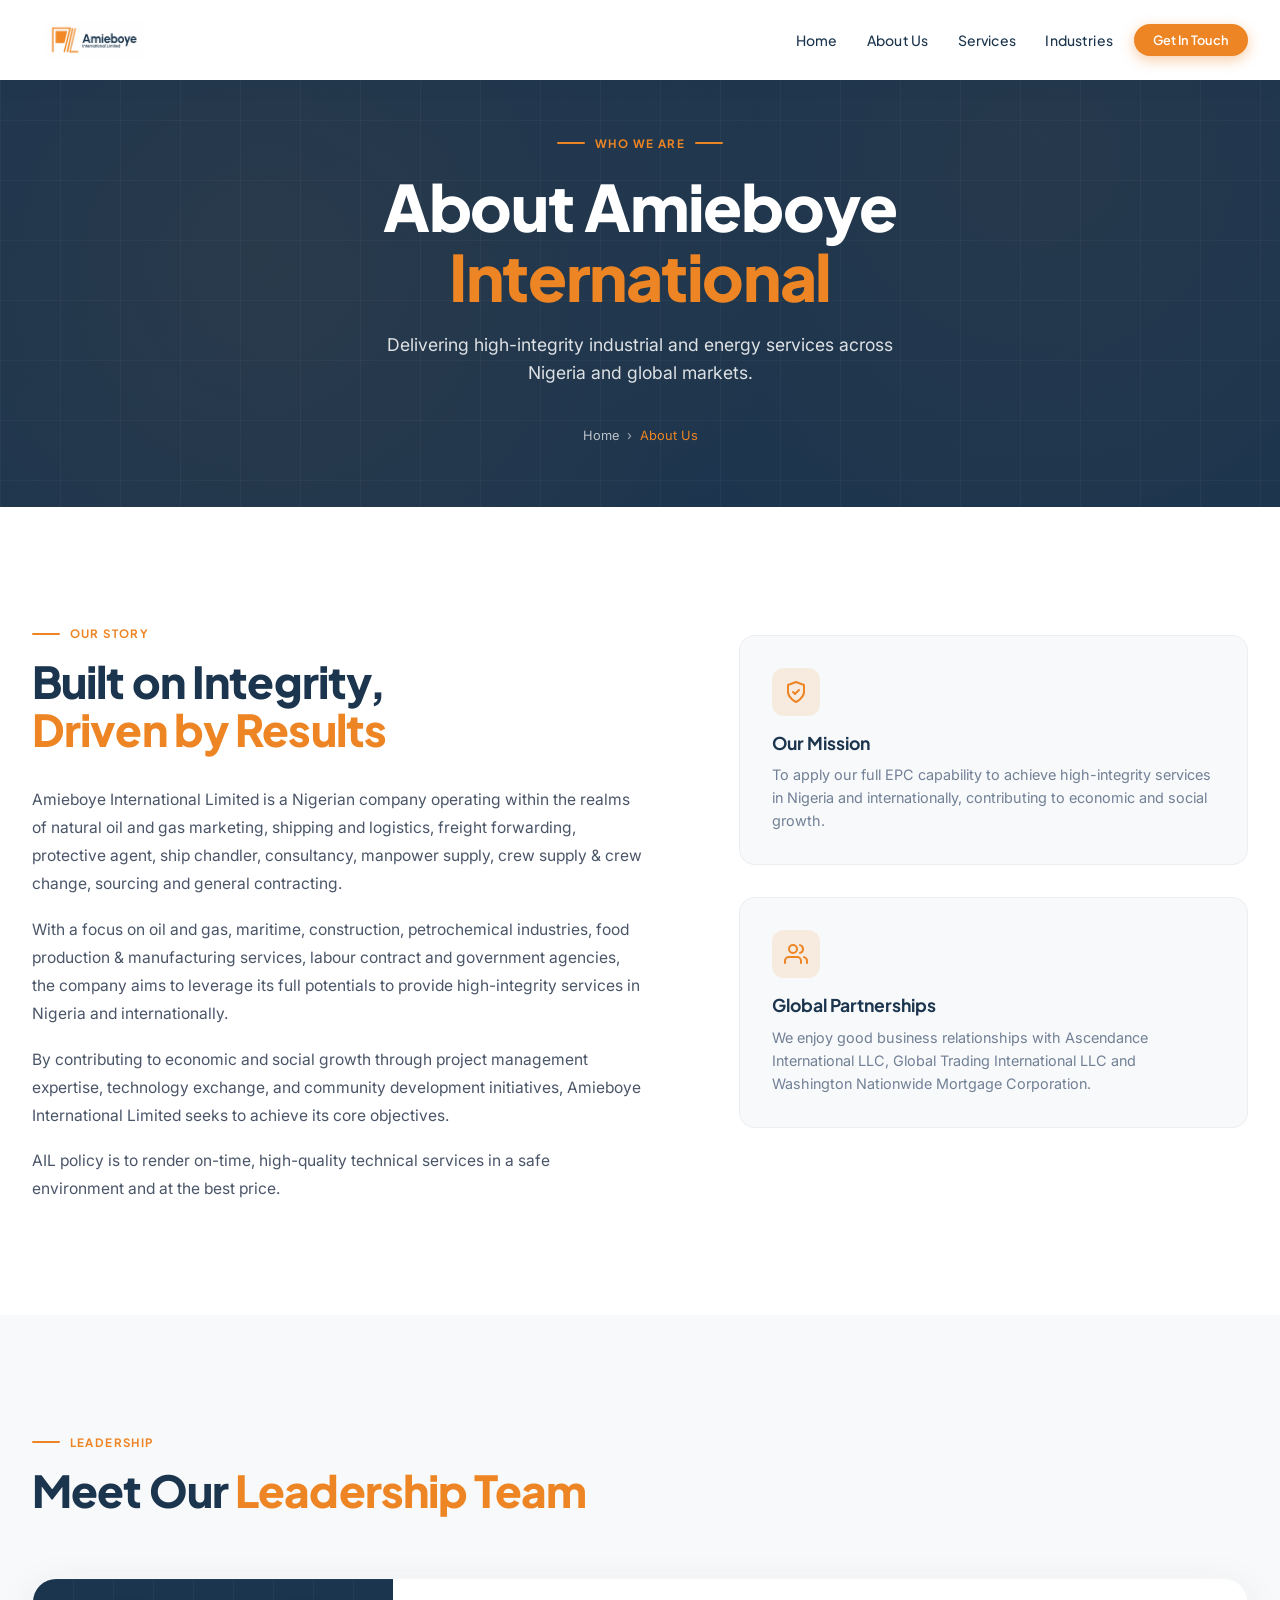
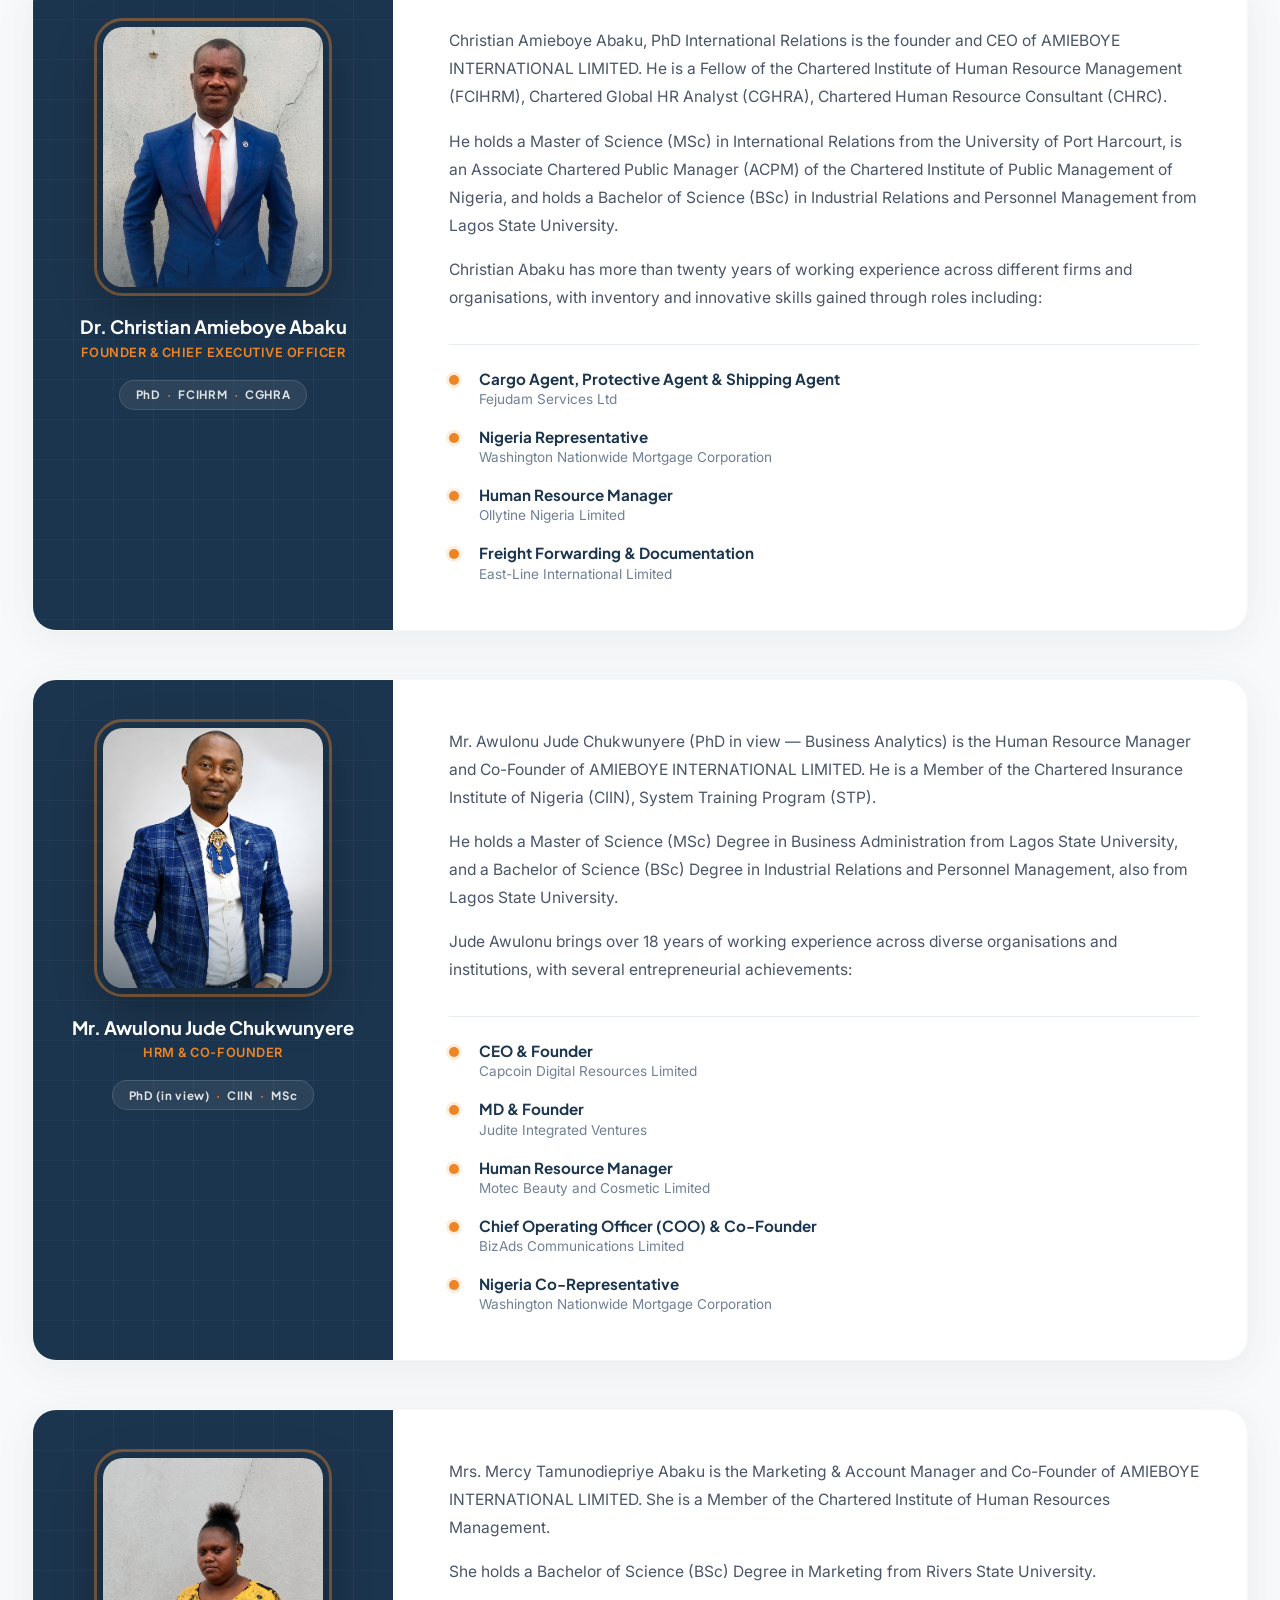
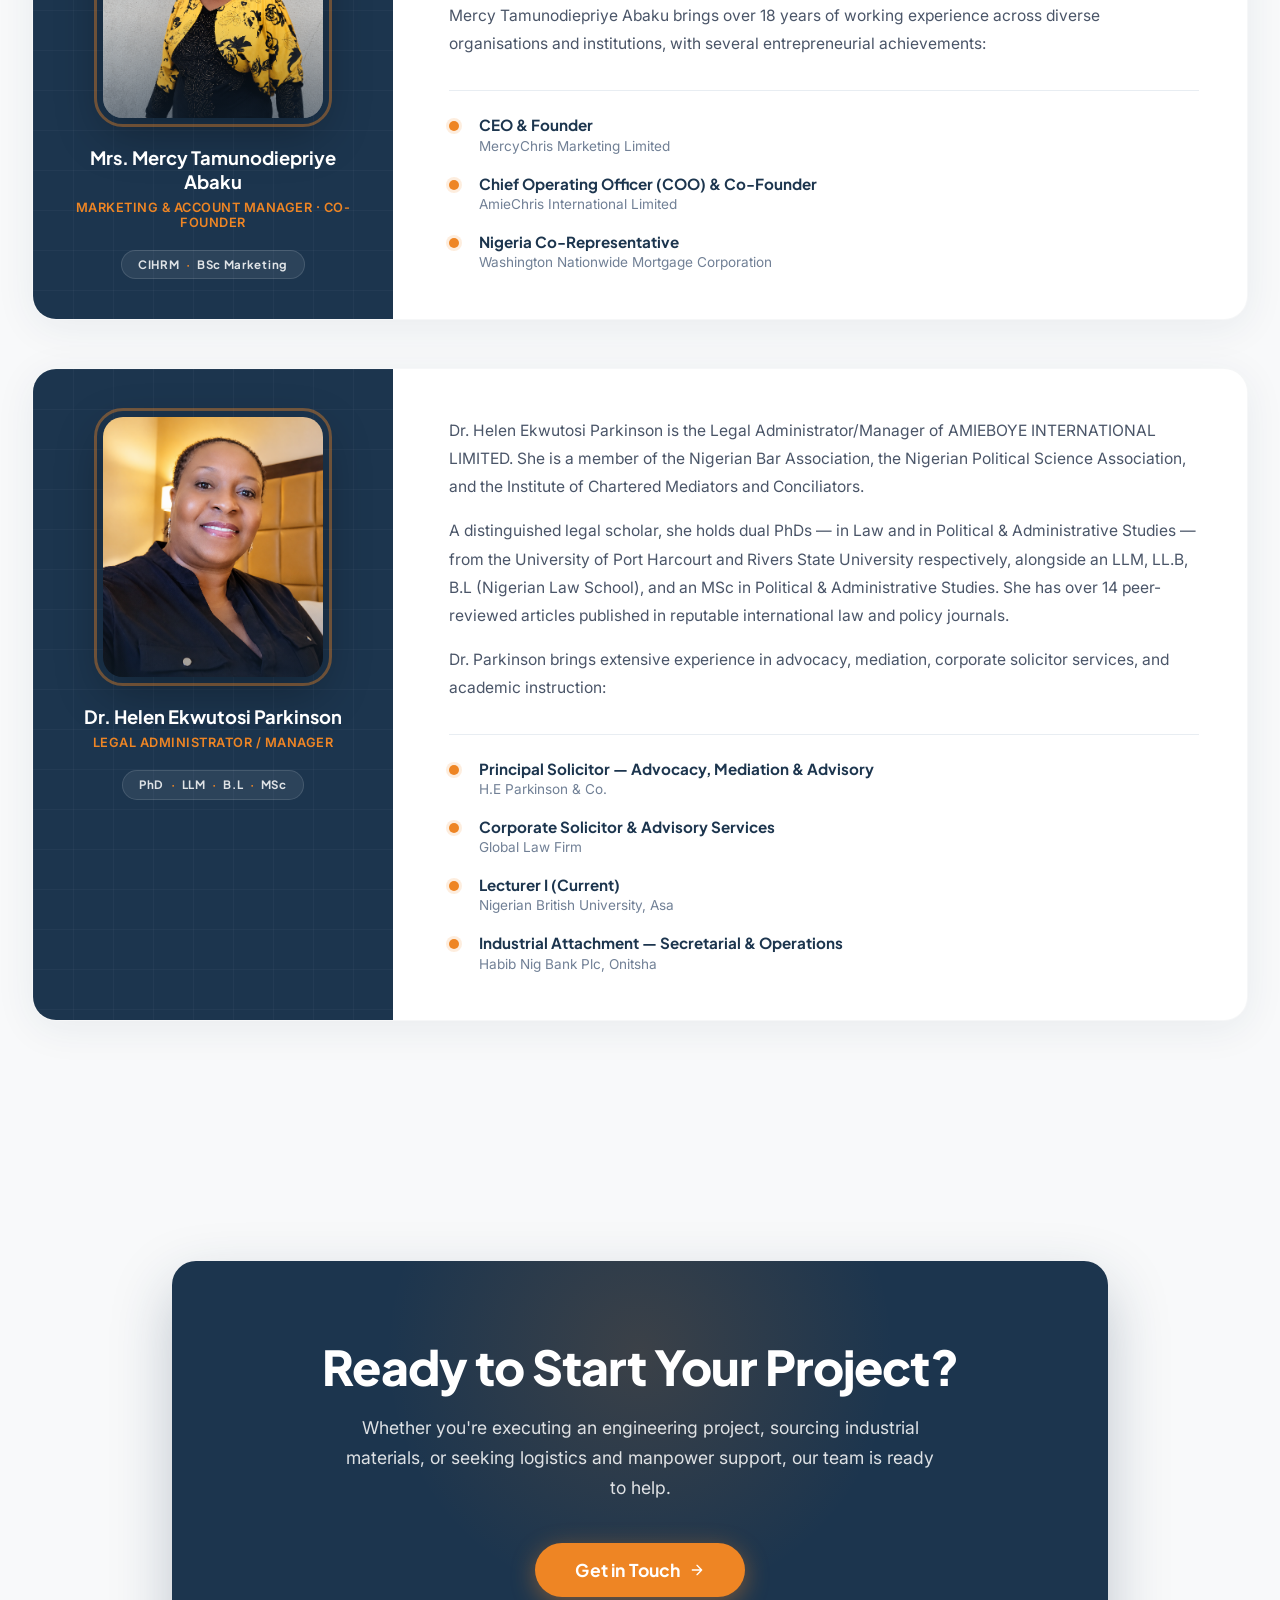
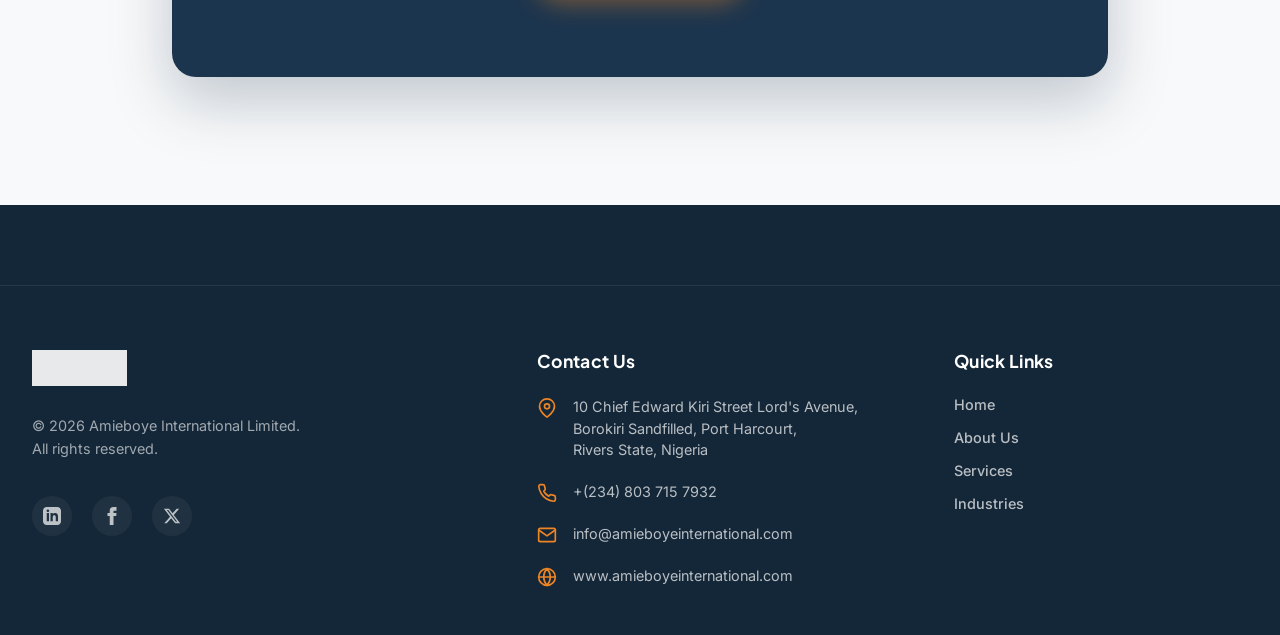
==== commit 23611745: "feat: add leadership team, new co-founders & Dr Parkinson; update services & industries - About page" ====
--- a/about.html
+++ b/about.html
@@ -143,7 +143,7 @@
           <span class="eyebrow-line"></span>
           Leadership
         </div>
-        <h2 class="leadership-heading" id="leadership-heading">Meet Our Founder</h2>
+        <h2 class="leadership-heading" id="leadership-heading">Meet Our <span class="overview-accent">Leadership Team</span></h2>
       </div>
 
       <!-- Leader Profile Card -->
@@ -153,7 +153,7 @@
         <div class="leader-portrait-wrap">
           <div class="leader-portrait-frame">
             <img
-              src="Assets/founder_portrait.png"
+              src="Assets/Mr Amieboye_image.png"
               alt="Dr. Christian Amieboye Abaku — Founder & CEO of Amieboye International Limited"
               class="leader-portrait-img"
               loading="lazy"
@@ -217,6 +217,240 @@
               <div>
                 <strong>Freight Forwarding &amp; Documentation</strong>
                 <span>East-Line International Limited</span>
+              </div>
+            </li>
+          </ul>
+        </div>
+
+      </div>
+
+      <!-- ─────────────── CO-FOUNDER CARD ─────────────── -->
+      <div class="leader-card animate-on-scroll anim-fade-up" id="cofounder">
+
+        <!-- Left: Portrait -->
+        <div class="leader-portrait-wrap">
+          <div class="leader-portrait-frame">
+            <img
+              src="Assets/Awulonu_image.png"
+              alt="Mr. Awulonu Jude Chukwunyere — HRM & Co-Founder of Amieboye International Limited"
+              class="leader-portrait-img"
+              loading="lazy"
+            />
+            <div class="leader-portrait-overlay" aria-hidden="true"></div>
+          </div>
+          <!-- Name plate under portrait -->
+          <div class="leader-nameplate">
+            <span class="leader-name">Mr. Awulonu Jude Chukwunyere</span>
+            <span class="leader-title">HRM &amp; Co-Founder</span>
+          </div>
+          <!-- Credentials badge -->
+          <div class="leader-credentials-badge">
+            <span>PhD (in view)</span>
+            <span class="badge-sep">·</span>
+            <span>CIIN</span>
+            <span class="badge-sep">·</span>
+            <span>MSc</span>
+          </div>
+        </div>
+
+        <!-- Right: Bio Content -->
+        <div class="leader-bio">
+          <div class="leader-bio-body">
+            <p>
+              Mr. Awulonu Jude Chukwunyere (PhD in view — Business Analytics) is the Human Resource Manager and Co-Founder of AMIEBOYE INTERNATIONAL LIMITED. He is a Member of the Chartered Insurance Institute of Nigeria (CIIN), System Training Program (STP).
+            </p>
+            <p>
+              He holds a Master of Science (MSc) Degree in Business Administration from Lagos State University, and a Bachelor of Science (BSc) Degree in Industrial Relations and Personnel Management, also from Lagos State University.
+            </p>
+            <p>
+              Jude Awulonu brings over 18 years of working experience across diverse organisations and institutions, with several entrepreneurial achievements:
+            </p>
+          </div>
+
+          <!-- Experience Timeline -->
+          <ul class="leader-experience">
+            <li class="exp-item">
+              <span class="exp-dot"></span>
+              <div>
+                <strong>CEO &amp; Founder</strong>
+                <span>Capcoin Digital Resources Limited</span>
+              </div>
+            </li>
+            <li class="exp-item">
+              <span class="exp-dot"></span>
+              <div>
+                <strong>MD &amp; Founder</strong>
+                <span>Judite Integrated Ventures</span>
+              </div>
+            </li>
+            <li class="exp-item">
+              <span class="exp-dot"></span>
+              <div>
+                <strong>Human Resource Manager</strong>
+                <span>Motec Beauty and Cosmetic Limited</span>
+              </div>
+            </li>
+            <li class="exp-item">
+              <span class="exp-dot"></span>
+              <div>
+                <strong>Chief Operating Officer (COO) &amp; Co-Founder</strong>
+                <span>BizAds Communications Limited</span>
+              </div>
+            </li>
+            <li class="exp-item">
+              <span class="exp-dot"></span>
+              <div>
+                <strong>Nigeria Co-Representative</strong>
+                <span>Washington Nationwide Mortgage Corporation</span>
+              </div>
+            </li>
+          </ul>
+        </div>
+
+      </div>
+
+      <!-- ─────────────── CO-FOUNDER: MRS MERCY ─────────────── -->
+      <div class="leader-card animate-on-scroll anim-fade-up" id="cofounder-mercy">
+
+        <!-- Left: Portrait -->
+        <div class="leader-portrait-wrap">
+          <div class="leader-portrait-frame">
+            <img
+              src="Assets/Mercy_image.png"
+              alt="Mrs. Mercy Tamunodiepriye Abaku — Marketing & Account Manager and Co-Founder of Amieboye International Limited"
+              class="leader-portrait-img"
+              loading="lazy"
+            />
+            <div class="leader-portrait-overlay" aria-hidden="true"></div>
+          </div>
+          <!-- Name plate under portrait -->
+          <div class="leader-nameplate">
+            <span class="leader-name">Mrs. Mercy Tamunodiepriye Abaku</span>
+            <span class="leader-title">Marketing &amp; Account Manager · Co-Founder</span>
+          </div>
+          <!-- Credentials badge -->
+          <div class="leader-credentials-badge">
+            <span>CIHRM</span>
+            <span class="badge-sep">·</span>
+            <span>BSc Marketing</span>
+          </div>
+        </div>
+
+        <!-- Right: Bio Content -->
+        <div class="leader-bio">
+          <div class="leader-bio-body">
+            <p>
+              Mrs. Mercy Tamunodiepriye Abaku is the Marketing &amp; Account Manager and Co-Founder of AMIEBOYE INTERNATIONAL LIMITED. She is a Member of the Chartered Institute of Human Resources Management.
+            </p>
+            <p>
+              She holds a Bachelor of Science (BSc) Degree in Marketing from Rivers State University.
+            </p>
+            <p>
+              Mercy Tamunodiepriye Abaku brings over 18 years of working experience across diverse organisations and institutions, with several entrepreneurial achievements:
+            </p>
+          </div>
+
+          <!-- Experience Timeline -->
+          <ul class="leader-experience">
+            <li class="exp-item">
+              <span class="exp-dot"></span>
+              <div>
+                <strong>CEO &amp; Founder</strong>
+                <span>MercyChris Marketing Limited</span>
+              </div>
+            </li>
+            <li class="exp-item">
+              <span class="exp-dot"></span>
+              <div>
+                <strong>Chief Operating Officer (COO) &amp; Co-Founder</strong>
+                <span>AmieChris International Limited</span>
+              </div>
+            </li>
+            <li class="exp-item">
+              <span class="exp-dot"></span>
+              <div>
+                <strong>Nigeria Co-Representative</strong>
+                <span>Washington Nationwide Mortgage Corporation</span>
+              </div>
+            </li>
+          </ul>
+        </div>
+
+      </div>
+
+      <!-- ─────────────── LEGAL ADMINISTRATOR: DR HELEN ─────────────── -->
+      <div class="leader-card animate-on-scroll anim-fade-up" id="leader-helen">
+
+        <!-- Left: Portrait -->
+        <div class="leader-portrait-wrap">
+          <div class="leader-portrait-frame">
+            <img
+              src="Assets/Helen_image.png"
+              alt="Dr. Helen Ekwutosi Parkinson — Legal Administrator/Manager of Amieboye International Limited"
+              class="leader-portrait-img"
+              loading="lazy"
+            />
+            <div class="leader-portrait-overlay" aria-hidden="true"></div>
+          </div>
+          <!-- Name plate under portrait -->
+          <div class="leader-nameplate">
+            <span class="leader-name">Dr. Helen Ekwutosi Parkinson</span>
+            <span class="leader-title">Legal Administrator / Manager</span>
+          </div>
+          <!-- Credentials badge -->
+          <div class="leader-credentials-badge">
+            <span>PhD</span>
+            <span class="badge-sep">·</span>
+            <span>LLM</span>
+            <span class="badge-sep">·</span>
+            <span>B.L</span>
+            <span class="badge-sep">·</span>
+            <span>MSc</span>
+          </div>
+        </div>
+
+        <!-- Right: Bio Content -->
+        <div class="leader-bio">
+          <div class="leader-bio-body">
+            <p>
+              Dr. Helen Ekwutosi Parkinson is the Legal Administrator/Manager of AMIEBOYE INTERNATIONAL LIMITED. She is a member of the Nigerian Bar Association, the Nigerian Political Science Association, and the Institute of Chartered Mediators and Conciliators.
+            </p>
+            <p>
+              A distinguished legal scholar, she holds dual PhDs — in Law and in Political &amp; Administrative Studies — from the University of Port Harcourt and Rivers State University respectively, alongside an LLM, LL.B, B.L (Nigerian Law School), and an MSc in Political &amp; Administrative Studies. She has over 14 peer-reviewed articles published in reputable international law and policy journals.
+            </p>
+            <p>
+              Dr. Parkinson brings extensive experience in advocacy, mediation, corporate solicitor services, and academic instruction:
+            </p>
+          </div>
+
+          <!-- Experience Timeline -->
+          <ul class="leader-experience">
+            <li class="exp-item">
+              <span class="exp-dot"></span>
+              <div>
+                <strong>Principal Solicitor — Advocacy, Mediation &amp; Advisory</strong>
+                <span>H.E Parkinson &amp; Co.</span>
+              </div>
+            </li>
+            <li class="exp-item">
+              <span class="exp-dot"></span>
+              <div>
+                <strong>Corporate Solicitor &amp; Advisory Services</strong>
+                <span>Global Law Firm</span>
+              </div>
+            </li>
+            <li class="exp-item">
+              <span class="exp-dot"></span>
+              <div>
+                <strong>Lecturer I (Current)</strong>
+                <span>Nigerian British University, Asa</span>
+              </div>
+            </li>
+            <li class="exp-item">
+              <span class="exp-dot"></span>
+              <div>
+                <strong>Industrial Attachment — Secretarial &amp; Operations</strong>
+                <span>Habib Nig Bank Plc, Onitsha</span>
               </div>
             </li>
           </ul>
--- a/about.css
+++ b/about.css
@@ -275,6 +275,11 @@
   overflow: hidden;
 }
 
+/* Gap between multiple leader cards */
+.leader-card + .leader-card {
+  margin-top: 3rem;
+}
+
 /* ─── Portrait column ────────────────────────── */
 .leader-portrait-wrap {
   background: var(--color-navy);
